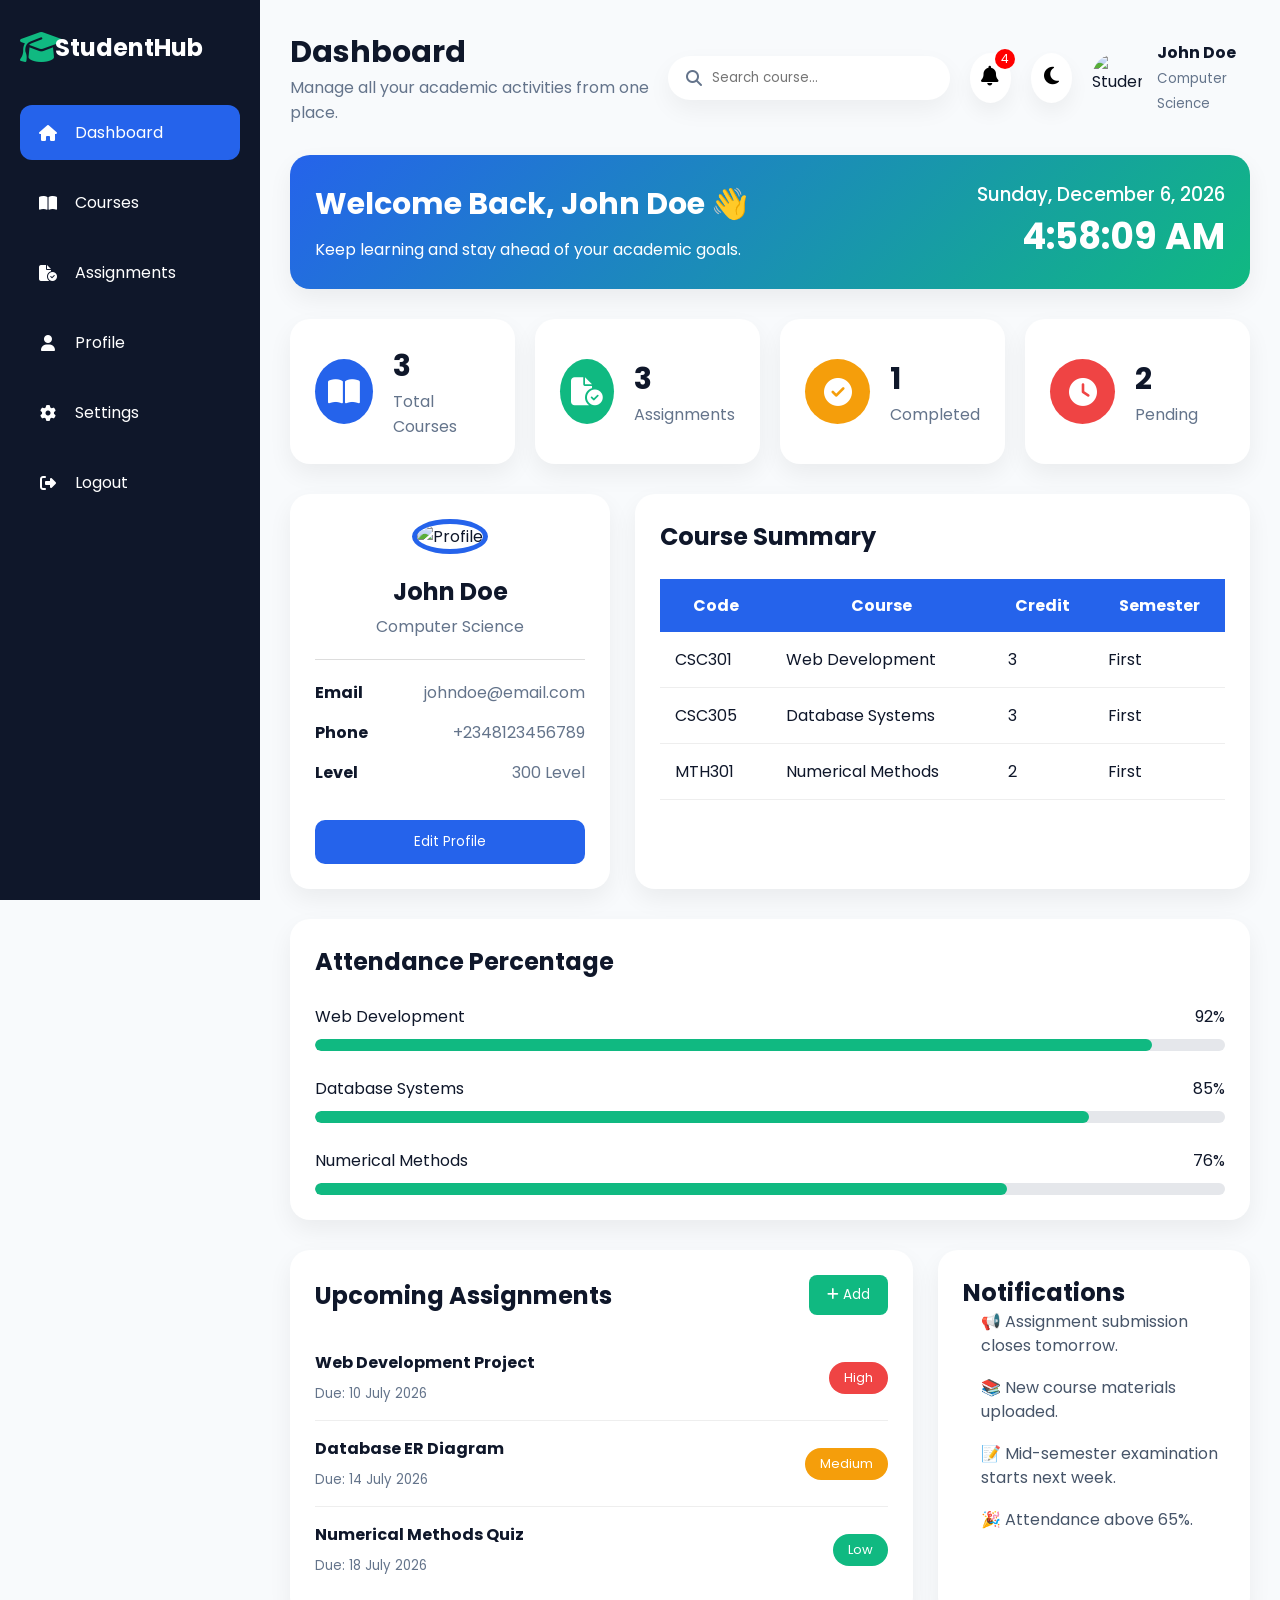
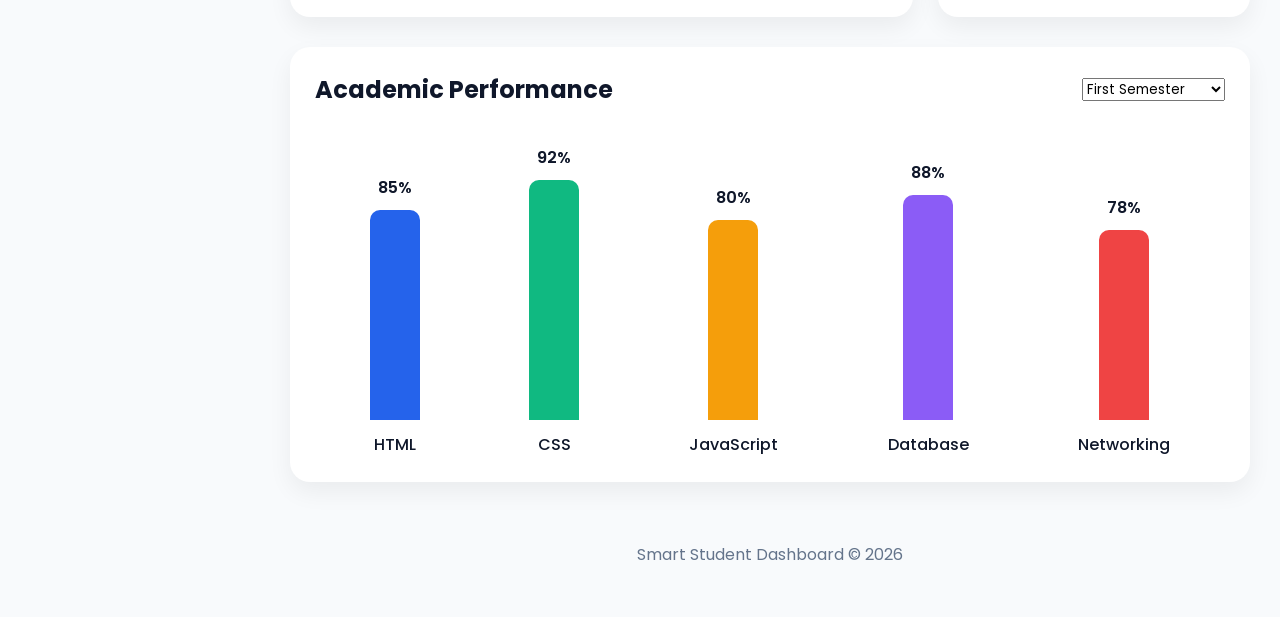
==== index.html @ 09a52e7e "fix: adjust indentation and add dark mode button to header" ====
<!DOCTYPE html>
<html lang="en">

<head>
    <meta charset="UTF-8">
    <meta name="viewport" content="width=device-width, initial-scale=1.0">
    <title>Student Dashboard</title>

    <!-- Google Font -->
    <link href="https://fonts.googleapis.com/css2?family=Poppins:wght@300;400;500;600;700&display=swap"
        rel="stylesheet">

    <!-- Font Awesome -->
    <link rel="stylesheet" href="https://cdnjs.cloudflare.com/ajax/libs/font-awesome/6.6.0/css/all.min.css">

    <!-- CSS -->
    <link rel="stylesheet" href="style.css">

</head>

<body>

    <div class="dashboard">

        <!-- ================= SIDEBAR ================= -->

        <aside class="sidebar">

            <div class="logo">
                <i class="fas fa-graduation-cap"></i>
                <h2>StudentHub</h2>
            </div>

            <ul>

                <li class="active">
                    <a href="dashboard.html">
                        <i class="fas fa-house"></i>
                        Dashboard
                    </a>
                </li>

                <li>
                    <a href="courses.html">
                        <i class="fas fa-book-open"></i>
                        Courses
                    </a>
                </li>

                <li>
                    <a href="assignments.html">
                        <i class="fas fa-file-circle-check"></i>
                        Assignments
                    </a>
                </li>

                <li>
                    <a href="profile.html">
                        <i class="fas fa-user"></i>
                        Profile
                    </a>
                </li>

                <li>
                    <a href="settings.html">
                        <i class="fas fa-gear"></i>
                        Settings
                    </a>
                </li>

                <li>
                    <a href="login.html">
                        <i class="fas fa-right-from-bracket"></i>
                        Logout
                    </a>
                </li>

            </ul>

        </aside>

        <!-- ================= MAIN CONTENT ================= -->

        <main class="main-content">

            <!-- TOP NAV -->

            <header class="topbar">

                <div class="left">

                    <h1>Dashboard</h1>

                    <p>Manage all your academic activities from one place.</p>

                </div>

                <div class="right">

                    <!-- Search -->

                    <div class="search-box">

                        <i class="fas fa-search"></i>

                        <input type="text" id="searchCourse" placeholder="Search course...">

                    </div>

                    <!-- Notification -->

                    <!-- Notification -->

                    <button class="icon-btn">

                        <i class="fas fa-bell"></i>

                        <span class="badge">5</span>

                    </button>

                    <!-- Dark Mode -->

                    <button class="icon-btn" id="darkModeBtn">

                        <i class="fas fa-moon"></i>

                    </button>

                    <!-- User -->

                    <div class="user-box">

                        <img src="https://i.pravatar.cc/100" alt="Student">

                        <div>

                            <h4 id="studentName">
                                John Doe
                            </h4>

                            <small>
                                Computer Science
                            </small>

                        </div>

                    </div>

            </header>

            <!-- ================= DASHBOARD CONTENT START ================= -->

            <section class="dashboard-container">
                <!-- ================= WELCOME CARD ================= -->

                <div class="welcome-card card">

                    <div>

                        <h2>Welcome Back, <span id="welcomeName">John Doe</span> 👋</h2>

                        <p>
                            Keep learning and stay ahead of your academic goals.
                        </p>

                    </div>

                    <div class="datetime">

                        <h3 id="currentDate">Tuesday, june 30, 2026</h3>

                        <h1 id="currentTime">12:00:00 PM</h1>

                    </div>

                </div>


                <!-- ================= STATISTICS ================= -->

                <div class="stats-grid">

                    <div class="card stat-card">

                        <i class="fas fa-book-open stat-icon blue"></i>

                        <div>

                            <h3 id="courseCount">8</h3>

                            <p>Total Courses</p>

                        </div>

                    </div>

                    <div class="card stat-card">

                        <i class="fas fa-file-circle-check stat-icon green"></i>

                        <div>

                            <h3 id="assignmentCount">12</h3>

                            <p>Assignments</p>

                        </div>

                    </div>

                    <div class="card stat-card">

                        <i class="fas fa-check-circle stat-icon orange"></i>

                        <div>

                            <h3 id="completedCount">7</h3>

                            <p>Completed</p>

                        </div>

                    </div>

                    <div class="card stat-card">

                        <i class="fas fa-clock stat-icon red"></i>

                        <div>

                            <h3 id="pendingCount">5</h3>

                            <p>Pending</p>

                        </div>

                    </div>

                </div>



                <!-- ================= MAIN GRID ================= -->

                <div class="main-grid">


                    <!-- ================= PROFILE CARD ================= -->

                    <div class="card profile-card">

                        <img id="profileImage" src="https://i.pravatar.cc/150?img=12" alt="Profile">

                        <h2 id="profileName">

                            John Doe

                        </h2>

                        <p id="department">

                            Computer Science

                        </p>

                        <hr>

                        <div class="profile-info">

                            <p>

                                <strong>Email</strong>

                                <span id="profileEmail">
                                    johndoe@email.com
                                </span>

                            </p>

                            <p>

                                <strong>Phone</strong>

                                <span id="profilePhone">
                                    +2348123456789
                                </span>

                            </p>

                            <p>

                                <strong>Level</strong>

                                <span id="profileLevel">
                                    300 Level
                                </span>

                            </p>

                        </div>

                        <button id="editProfileBtn">

                            Edit Profile

                        </button>

                    </div>



                    <!-- ================= COURSE SUMMARY ================= -->

                    <div class="card course-summary">

                        <h2>

                            Course Summary

                        </h2>

                        <br>

                        <table>

                            <thead>

                                <tr>

                                    <th>Code</th>

                                    <th>Course</th>

                                    <th>Credit</th>

                                    <th>Semester</th>

                                </tr>

                            </thead>

                            <tbody id="courseTable">

                                <tr>

                                    <td>CSC301</td>

                                    <td>Web Development</td>

                                    <td>3</td>

                                    <td>First</td>

                                </tr>

                                <tr>

                                    <td>CSC305</td>

                                    <td>Database Systems</td>

                                    <td>3</td>

                                    <td>First</td>

                                </tr>

                                <tr>

                                    <td>MTH301</td>

                                    <td>Numerical Methods</td>

                                    <td>2</td>

                                    <td>First</td>

                                </tr>

                            </tbody>

                        </table>

                    </div>

                </div>



                <!-- ================= ATTENDANCE ================= -->

                <div class="card attendance-card">

                    <h2>

                        Attendance Percentage

                    </h2>

                    <br>

                    <div class="progress-item">

                        <span>

                            Web Development

                        </span>

                        <span>

                            92%

                        </span>

                    </div>

                    <div class="progress-bar">

                        <div class="progress width92"></div>

                    </div>

                    <br>

                    <div class="progress-item">

                        <span>

                            Database Systems

                        </span>

                        <span>

                            85%

                        </span>

                    </div>

                    <div class="progress-bar">

                        <div class="progress width85"></div>

                    </div>

                    <br>

                    <div class="progress-item">

                        <span>

                            Numerical Methods

                        </span>

                        <span>

                            76%

                        </span>

                    </div>

                    <div class="progress-bar">

                        <div class="progress width76"></div>

                    </div>

                </div>
                <!-- ================= UPCOMING ASSIGNMENTS ================= -->

                <div class="bottom-grid">

                    <div class="card assignments-card">

                        <div class="card-header">
                            <h2>Upcoming Assignments</h2>
                            <button class="add-btn">
                                <i class="fas fa-plus"></i> Add
                            </button>
                        </div>

                        <div id="assignmentList">

                            <div class="assignment-item">

                                <div>

                                    <h4>Web Development Project</h4>

                                    <small>Due: 10 July 2026</small>

                                </div>

                                <span class="priority high">
                                    High
                                </span>

                            </div>

                            <div class="assignment-item">

                                <div>

                                    <h4>Database ER Diagram</h4>

                                    <small>Due: 14 July 2026</small>

                                </div>

                                <span class="priority medium">
                                    Medium
                                </span>

                            </div>

                            <div class="assignment-item">

                                <div>

                                    <h4>Numerical Methods Quiz</h4>

                                    <small>Due: 18 July 2026</small>

                                </div>

                                <span class="priority low">
                                    Low
                                </span>

                            </div>

                        </div>

                    </div>


                    <!-- ================= NOTIFICATIONS ================= -->

                    <div class="card notification-card">

                        <h2>Notifications</h2>

                        <ul id="notificationList">

                            <li>
                                📢 Assignment submission closes tomorrow.
                            </li>

                            <li>
                                📚 New course materials uploaded.
                            </li>

                            <li>
                                📝 Mid-semester examination starts next week.
                            </li>

                            <li>
                                🎉 Attendance above 65%.
                            </li>

                        </ul>

                    </div>

                </div>



                <!-- ================= PERFORMANCE CHART ================= -->

                <div class="card chart-card">

                    <div class="card-header">

                        <h2>Academic Performance</h2>

                        <select id="semesterSelect">

                            <option>First Semester</option>

                            <option>Second Semester</option>

                        </select>

                    </div>

                    <div class="chart">

                        <div class="bar">
                            <span>85%</span>
                            <div class="fill html"></div>
                            <p>HTML</p>
                        </div>

                        <div class="bar">
                            <span>92%</span>
                            <div class="fill css"></div>
                            <p>CSS</p>
                        </div>

                        <div class="bar">
                            <span>80%</span>
                            <div class="fill js"></div>
                            <p>JavaScript</p>
                        </div>

                        <div class="bar">
                            <span>88%</span>
                            <div class="fill db"></div>
                            <p>Database</p>
                        </div>

                        <div class="bar">
                            <span>78%</span>
                            <div class="fill network"></div>
                            <p>Networking</p>
                        </div>

                    </div>

                </div>



                <!-- ================= EDIT PROFILE MODAL ================= -->

                <div class="modal" id="profileModal">

                    <div class="modal-content">

                        <span class="close-modal">&times;</span>

                        <h2>Edit Profile</h2>

                        <form id="profileForm">

                            <input type="text" id="fullName" placeholder="Full Name">

                            <input type="email" id="email" placeholder="Email">

                            <input type="text" id="phone" placeholder="Phone Number">

                            <input type="text" id="departmentInput" placeholder="Department">

                            <input type="text" id="levelInput" placeholder="Level">

                            <input type="text" id="imageURL" placeholder="Profile Image URL">

                            <button type="submit">

                                Save Changes

                            </button>

                        </form>

                    </div>

                </div>



                <!-- ================= TOAST NOTIFICATION ================= -->

                <div id="toast">

                    Profile Updated Successfully

                </div>



                <!-- ================= LOADER ================= -->

                <div id="loader">

                    <div class="spinner"></div>

                </div>



                <!-- ================= FOOTER ================= -->

                <footer>

                    <p>

                        Smart Student Dashboard © 2026

                    </p>

                </footer>

            </section>

        </main>

    </div>

    <script src="node.js"></script>

</body>

</html>
---- style.css ----
/* ===========================
   GOOGLE FONT
=========================== */

* {
    margin: 0;
    padding: 0;
    box-sizing: border-box;
    font-family: 'Poppins', sans-serif;
}

body {
    background: #F8FAFC;
    color: #0F172A;
}

a {
    text-decoration: none;
    color: inherit;
}

ul {
    list-style: none;
}

/* ===========================
   DASHBOARD LAYOUT
=========================== */

.dashboard {
    display: flex;
    min-height: 100vh;
}

/* ===========================
   SIDEBAR
=========================== */

.sidebar {

    width: 260px;
    background: #0F172A;
    color: #fff;

    display: flex;
    flex-direction: column;

    position: fixed;

    left: 0;
    top: 0;

    height: 100%;

    padding: 30px 20px;

}

.logo {

    display: flex;
    align-items: center;
    gap: 10px;

    margin-bottom: 40px;

}

.logo i {

    font-size: 34px;
    color: #10B981;

}

.logo h2 {

    font-size: 24px;

}

.sidebar ul li {

    margin-bottom: 15px;

}

.sidebar ul li a {

    display: flex;
    align-items: center;

    gap: 15px;

    padding: 15px;

    border-radius: 12px;

    transition: .3s;

}

.sidebar ul li a:hover {

    background: #2563EB;

}

.sidebar ul li.active a {

    background: #2563EB;

}

.sidebar i {

    width: 25px;
    text-align: center;

}

/* ===========================
   MAIN CONTENT
=========================== */

.main-content {

    margin-left: 260px;

    width: calc(100% - 260px);

    padding: 30px;

}

/* ===========================
   TOPBAR
=========================== */

.topbar {

    display: flex;

    justify-content: space-between;

    align-items: center;

    margin-bottom: 30px;

}

.topbar h1 {

    font-size: 30px;

}

.topbar p {

    color: #64748B;

}

.right {

    display: flex;

    align-items: center;

    gap: 20px;

}

/* ===========================
   SEARCH
=========================== */

.search-box {

    display: flex;

    align-items: center;

    background: #fff;

    padding: 12px 18px;

    border-radius: 50px;

    box-shadow: 0 10px 25px rgba(0, 0, 0, .05);

}

.search-box input {

    border: none;

    outline: none;

    margin-left: 10px;

    width: 220px;

}

.search-box i {

    color: #64748B;

}

/* ===========================
   ICON BUTTON
=========================== */

.icon-btn {

    width: 50px;

    height: 50px;

    border: none;

    border-radius: 50%;

    background: #fff;

    cursor: pointer;

    position: relative;

    box-shadow: 0 10px 20px rgba(0, 0, 0, .05);

}

.icon-btn i {

    font-size: 20px;

}

.badge {

    position: absolute;

    top: -4px;

    right: -4px;

    width: 20px;

    height: 20px;

    border-radius: 50%;

    background: red;

    color: #fff;

    display: flex;

    justify-content: center;

    align-items: center;

    font-size: 12px;

}

/* ===========================
   USER
=========================== */

.user-box {

    display: flex;

    align-items: center;

    gap: 15px;

}

.user-box img {

    width: 50px;

    height: 50px;

    border-radius: 50%;

}

.user-box h4 {

    font-size: 16px;

}

.user-box small {

    color: #64748B;

}

/* ===========================
   CARDS
=========================== */

.card {

    background: #fff;

    border-radius: 20px;

    padding: 25px;

    box-shadow: 0 10px 25px rgba(0, 0, 0, .06);

    animation: fadeUp .6s ease;

}

@keyframes fadeUp {

    from {

        opacity: 0;

        transform: translateY(25px);

    }

    to {

        opacity: 1;

        transform: translateY(0);

    }

}

/* ===========================
   WELCOME CARD
=========================== */

.welcome-card {

    display: flex;

    justify-content: space-between;

    align-items: center;

    margin-bottom: 30px;

    background: linear-gradient(135deg, #2563EB, #10B981);

    color: #fff;

}

.welcome-card h2 {

    font-size: 30px;

    margin-bottom: 10px;

}

.datetime {

    text-align: right;

}

.datetime h1 {

    font-size: 36px;

}

.datetime h3 {

    font-weight: 500;

}

/* ===========================
   STATISTICS GRID
=========================== */

.stats-grid {
    display: grid;
    grid-template-columns: repeat(auto-fit, minmax(220px, 1fr));
    gap: 20px;
    margin-bottom: 30px;
}

.stat-card {
    display: flex;
    align-items: center;
    gap: 20px;
    transition: .3s;
}

.stat-card:hover {
    transform: translateY(-5px);
}

.stat-icon {
    width: 65px;
    height: 65px;
    border-radius: 50%;
    display: flex;
    justify-content: center;
    align-items: center;
    color: #fff;
    font-size: 28px;
}

.blue {
    background: #2563EB;
}

.green {
    background: #10B981;
}

.orange {
    background: #F59E0B;
}

.red {
    background: #EF4444;
}

.stat-card h3 {
    font-size: 30px;
}

.stat-card p {
    color: #64748B;
}


/* ===========================
   MAIN GRID
=========================== */

.main-grid {
    display: grid;
    grid-template-columns: 320px 1fr;
    gap: 25px;
    margin-bottom: 30px;
}


/* ===========================
   PROFILE CARD
=========================== */

.profile-card {
    text-align: center;
}

.profile-card img {
    width: 130px;
    height: 130px;
    border-radius: 50%;
    object-fit: cover;
    margin-bottom: 20px;
    border: 5px solid #2563EB;
}

.profile-card h2 {
    margin-bottom: 5px;
}

.profile-card p {
    color: #64748B;
}

.profile-card hr {
    margin: 20px 0;
    border: none;
    border-top: 1px solid #ddd;
}

.profile-info {
    text-align: left;
}

.profile-info p {
    display: flex;
    justify-content: space-between;
    margin: 15px 0;
}

.profile-info strong {
    color: #0F172A;
}

.profile-card button {
    margin-top: 20px;
    width: 100%;
    padding: 12px;
    border: none;
    border-radius: 10px;
    background: #2563EB;
    color: #fff;
    cursor: pointer;
    transition: .3s;
}

.profile-card button:hover {
    background: #1E4ED8;
}


/* ===========================
   COURSE TABLE
=========================== */

.course-summary table {
    width: 100%;
    border-collapse: collapse;
}

.course-summary th {
    background: #2563EB;
    color: #fff;
    padding: 14px;
}

.course-summary td {
    padding: 15px;
    border-bottom: 1px solid #eee;
}

.course-summary tr:hover {
    background: #F8FAFC;
}


/* ===========================
   ATTENDANCE
=========================== */

.attendance-card {
    margin-bottom: 30px;
}

.progress-item {
    display: flex;
    justify-content: space-between;
    margin-bottom: 10px;
}

.progress-bar {
    width: 100%;
    height: 12px;
    background: #E5E7EB;
    border-radius: 20px;
    overflow: hidden;
}

.progress {
    height: 100%;
    background: #10B981;
    border-radius: 20px;
}

.width92 {
    width: 92%;
}

.width85 {
    width: 85%;
}

.width76 {
    width: 76%;
}


/* ===========================
   BOTTOM GRID
=========================== */

.bottom-grid {
    display: grid;
    grid-template-columns: 2fr 1fr;
    gap: 25px;
    margin-bottom: 30px;
}


/* ===========================
   CARD HEADER
=========================== */

.card-header {
    display: flex;
    justify-content: space-between;
    align-items: center;
    margin-bottom: 20px;
}

.add-btn {
    border: none;
    background: #10B981;
    color: #fff;
    padding: 10px 18px;
    border-radius: 8px;
    cursor: pointer;
    transition: .3s;
}

.add-btn:hover {
    background: #059669;
}


/* ===========================
   ASSIGNMENTS
=========================== */

.assignment-item {
    display: flex;
    justify-content: space-between;
    align-items: center;
    padding: 15px 0;
    border-bottom: 1px solid #eee;
}

.assignment-item:last-child {
    border-bottom: none;
}

.assignment-item h4 {
    margin-bottom: 5px;
}

.assignment-item small {
    color: #64748B;
}

.priority {
    color: #fff;
    padding: 6px 15px;
    border-radius: 20px;
    font-size: 13px;
}

.high {
    background: #EF4444;
}

.medium {
    background: #F59E0B;
}

.low {
    background: #10B981;
}


/* ===========================
   NOTIFICATIONS
=========================== */

.notification-card ul {
    padding-left: 18px;
}

.notification-card li {
    margin-bottom: 18px;
    color: #475569;
    line-height: 1.5;
}
/* ===========================
   PERFORMANCE CHART
=========================== */

.chart-card{
    margin-bottom:30px;
}

.chart{
    display:flex;
    justify-content:space-around;
    align-items:flex-end;
    height:320px;
    margin-top:30px;
}

.bar{
    display:flex;
    flex-direction:column;
    align-items:center;
}

.bar span{
    font-weight:600;
    margin-bottom:10px;
}

.fill{
    width:50px;
    border-radius:10px 10px 0 0;
    transition:.4s;
}

.fill:hover{
    transform:scaleY(1.05);
}

.html{
    height:210px;
    background:#2563EB;
}

.css{
    height:240px;
    background:#10B981;
}

.js{
    height:200px;
    background:#F59E0B;
}

.db{
    height:225px;
    background:#8B5CF6;
}

.network{
    height:190px;
    background:#EF4444;
}

.bar p{
    margin-top:12px;
    font-weight:500;
}


/* ===========================
   MODAL
=========================== */

.modal{
    display:none;
    position:fixed;
    inset:0;
    background:rgba(0,0,0,.55);
    justify-content:center;
    align-items:center;
    z-index:1000;
}

.modal-content{
    background:#fff;
    width:90%;
    max-width:500px;
    padding:30px;
    border-radius:20px;
    position:relative;
    animation:popup .35s ease;
}

@keyframes popup{

    from{
        transform:scale(.8);
        opacity:0;
    }

    to{
        transform:scale(1);
        opacity:1;
    }

}

.close-modal{
    position:absolute;
    right:20px;
    top:15px;
    font-size:28px;
    cursor:pointer;
}

.modal-content form{
    display:flex;
    flex-direction:column;
    gap:15px;
    margin-top:20px;
}

.modal-content input{
    padding:14px;
    border:1px solid #ddd;
    border-radius:10px;
    outline:none;
}

.modal-content input:focus{
    border-color:#2563EB;
}

.modal-content button{
    padding:14px;
    border:none;
    background:#2563EB;
    color:#fff;
    border-radius:10px;
    cursor:pointer;
    transition:.3s;
}

.modal-content button:hover{
    background:#1D4ED8;
}


/* ===========================
   TOAST
=========================== */

#toast{
    position:fixed;
    bottom:30px;
    right:30px;
    background:#10B981;
    color:#fff;
    padding:15px 25px;
    border-radius:10px;
    opacity:0;
    pointer-events:none;
    transition:.4s;
    z-index:2000;
}

#toast.show{
    opacity:1;
}


/* ===========================
   LOADER
=========================== */

#loader{
    position:fixed;
    inset:0;
    background:#fff;
    display:flex;
    justify-content:center;
    align-items:center;
    z-index:3000;
}

.spinner{
    width:70px;
    height:70px;
    border:8px solid #E5E7EB;
    border-top:8px solid #2563EB;
    border-radius:50%;
    animation:spin 1s linear infinite;
}

@keyframes spin{

    100%{
        transform:rotate(360deg);
    }

}


/* ===========================
   FOOTER
=========================== */

footer{
    margin-top:40px;
    text-align:center;
    color:#64748B;
    padding:20px;
}


/* ===========================
   DARK MODE
=========================== */

body.dark{
    background:#0F172A;
    color:#fff;
}

body.dark .card{
    background:#1E293B;
    color:#fff;
}

body.dark .search-box{
    background:#334155;
}

body.dark .search-box input{
    background:transparent;
    color:#fff;
}

body.dark table th{
    background:#2563EB;
}

body.dark table td{
    border-color:#334155;
}

body.dark .modal-content{
    background:#1E293B;
    color:#fff;
}

body.dark .modal-content input{
    background:#334155;
    color:#fff;
    border:1px solid #475569;
}

body.dark #loader{
    background:#0F172A;
}


/* ===========================
   RESPONSIVE
=========================== */

@media(max-width:1100px){

    .main-grid{
        grid-template-columns:1fr;
    }

    .bottom-grid{
        grid-template-columns:1fr;
    }

}

@media(max-width:900px){

    .sidebar{
        width:80px;
        padding:25px 10px;
    }

    .sidebar h2,
    .sidebar a{
        font-size:0;
    }

    .sidebar i{
        font-size:22px;
    }

    .main-content{
        margin-left:80px;
        width:calc(100% - 80px);
    }

}

@media(max-width:768px){

    .topbar{
        flex-direction:column;
        align-items:flex-start;
        gap:20px;
    }

    .right{
        width:100%;
        flex-wrap:wrap;
    }

    .search-box{
        width:100%;
    }

    .search-box input{
        width:100%;
    }

    .welcome-card{
        flex-direction:column;
        gap:20px;
        text-align:center;
    }

    .stats-grid{
        grid-template-columns:1fr;
    }

    .chart{
        overflow-x:auto;
        gap:20px;
        justify-content:flex-start;
    }

}

@media(max-width:500px){

    .main-content{
        padding:15px;
    }

    .card{
        padding:18px;
    }

    .profile-card img{
        width:100px;
        height:100px;
    }

    .datetime h1{
        font-size:26px;
    }

}
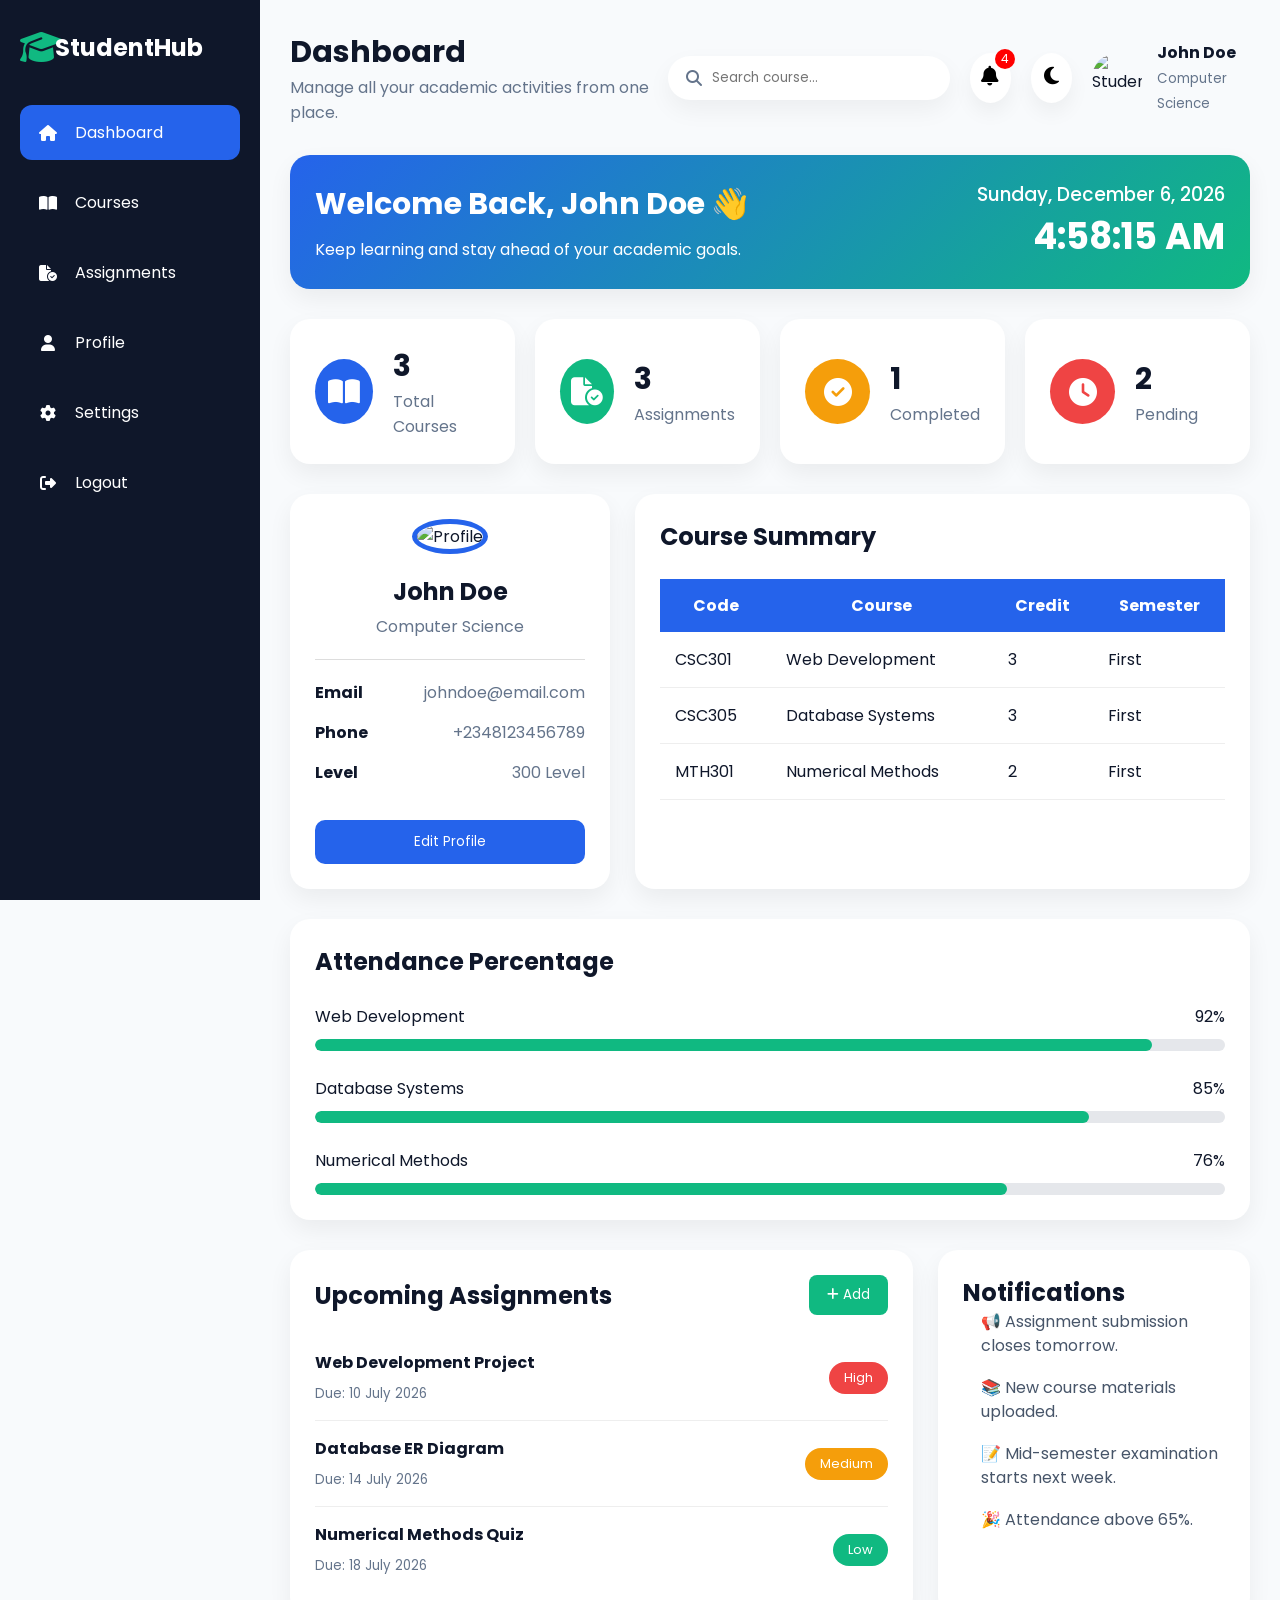
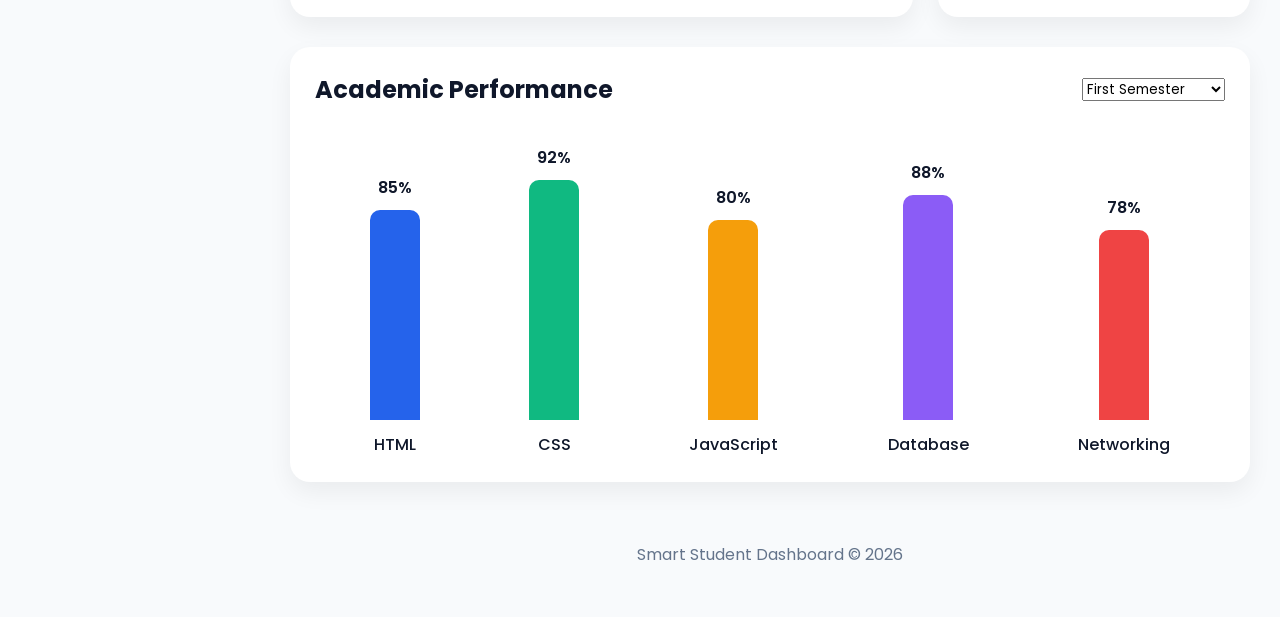
==== commit 4efe1a05: "Merge branch 'main' of https://github.com/jimoholamide016/student-dashboard" ====
--- a/index.html
+++ b/index.html
@@ -28,7 +28,7 @@
 
             <div class="logo">
                 <i class="fas fa-graduation-cap"></i>
-                <h2>StudentHub</h2>
+                <h2>StudentHub </h2>
             </div>
 
             <ul>
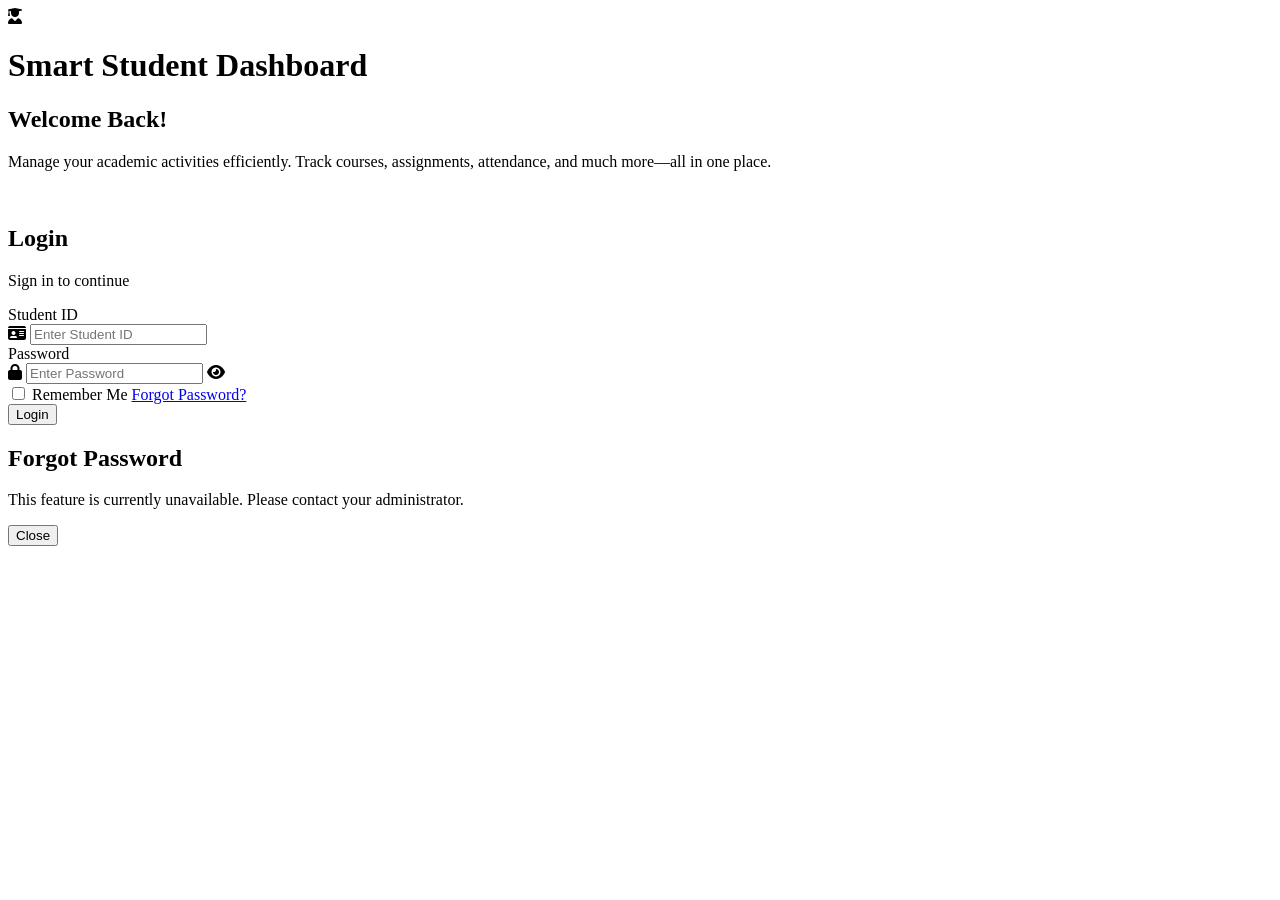
==== commit 4d0b9f78: "Add files via upload" ====
--- a/index.html
+++ b/index.html
@@ -1,710 +1,170 @@
-<!DOCTYPE html>
-<html lang="en">
-
-<head>
-    <meta charset="UTF-8">
-    <meta name="viewport" content="width=device-width, initial-scale=1.0">
-    <title>Student Dashboard</title>
-
-    <!-- Google Font -->
-    <link href="https://fonts.googleapis.com/css2?family=Poppins:wght@300;400;500;600;700&display=swap"
-        rel="stylesheet">
-
-    <!-- Font Awesome -->
-    <link rel="stylesheet" href="https://cdnjs.cloudflare.com/ajax/libs/font-awesome/6.6.0/css/all.min.css">
-
-    <!-- CSS -->
-    <link rel="stylesheet" href="style.css">
-
-</head>
-
-<body>
-
-    <div class="dashboard">
-
-        <!-- ================= SIDEBAR ================= -->
-
-        <aside class="sidebar">
-
-            <div class="logo">
-                <i class="fas fa-graduation-cap"></i>
-                <h2>StudentHub </h2>
-            </div>
-
-            <ul>
-
-                <li class="active">
-                    <a href="dashboard.html">
-                        <i class="fas fa-house"></i>
-                        Dashboard
-                    </a>
-                </li>
-
-                <li>
-                    <a href="courses.html">
-                        <i class="fas fa-book-open"></i>
-                        Courses
-                    </a>
-                </li>
-
-                <li>
-                    <a href="assignments.html">
-                        <i class="fas fa-file-circle-check"></i>
-                        Assignments
-                    </a>
-                </li>
-
-                <li>
-                    <a href="profile.html">
-                        <i class="fas fa-user"></i>
-                        Profile
-                    </a>
-                </li>
-
-                <li>
-                    <a href="settings.html">
-                        <i class="fas fa-gear"></i>
-                        Settings
-                    </a>
-                </li>
-
-                <li>
-                    <a href="login.html">
-                        <i class="fas fa-right-from-bracket"></i>
-                        Logout
-                    </a>
-                </li>
-
-            </ul>
-
-        </aside>
-
-        <!-- ================= MAIN CONTENT ================= -->
-
-        <main class="main-content">
-
-            <!-- TOP NAV -->
-
-            <header class="topbar">
-
-                <div class="left">
-
-                    <h1>Dashboard</h1>
-
-                    <p>Manage all your academic activities from one place.</p>
-
-                </div>
-
-                <div class="right">
-
-                    <!-- Search -->
-
-                    <div class="search-box">
-
-                        <i class="fas fa-search"></i>
-
-                        <input type="text" id="searchCourse" placeholder="Search course...">
-
-                    </div>
-
-                    <!-- Notification -->
-
-                    <!-- Notification -->
-
-                    <button class="icon-btn">
-
-                        <i class="fas fa-bell"></i>
-
-                        <span class="badge">5</span>
-
-                    </button>
-
-                    <!-- Dark Mode -->
-
-                    <button class="icon-btn" id="darkModeBtn">
-
-                        <i class="fas fa-moon"></i>
-
-                    </button>
-
-                    <!-- User -->
-
-                    <div class="user-box">
-
-                        <img src="https://i.pravatar.cc/100" alt="Student">
-
-                        <div>
-
-                            <h4 id="studentName">
-                                John Doe
-                            </h4>
-
-                            <small>
-                                Computer Science
-                            </small>
-
-                        </div>
-
-                    </div>
-
-            </header>
-
-            <!-- ================= DASHBOARD CONTENT START ================= -->
-
-            <section class="dashboard-container">
-                <!-- ================= WELCOME CARD ================= -->
-
-                <div class="welcome-card card">
-
-                    <div>
-
-                        <h2>Welcome Back, <span id="welcomeName">John Doe</span> 👋</h2>
-
-                        <p>
-                            Keep learning and stay ahead of your academic goals.
-                        </p>
-
-                    </div>
-
-                    <div class="datetime">
-
-                        <h3 id="currentDate">Tuesday, june 30, 2026</h3>
-
-                        <h1 id="currentTime">12:00:00 PM</h1>
-
-                    </div>
-
-                </div>
-
-
-                <!-- ================= STATISTICS ================= -->
-
-                <div class="stats-grid">
-
-                    <div class="card stat-card">
-
-                        <i class="fas fa-book-open stat-icon blue"></i>
-
-                        <div>
-
-                            <h3 id="courseCount">8</h3>
-
-                            <p>Total Courses</p>
-
-                        </div>
-
-                    </div>
-
-                    <div class="card stat-card">
-
-                        <i class="fas fa-file-circle-check stat-icon green"></i>
-
-                        <div>
-
-                            <h3 id="assignmentCount">12</h3>
-
-                            <p>Assignments</p>
-
-                        </div>
-
-                    </div>
-
-                    <div class="card stat-card">
-
-                        <i class="fas fa-check-circle stat-icon orange"></i>
-
-                        <div>
-
-                            <h3 id="completedCount">7</h3>
-
-                            <p>Completed</p>
-
-                        </div>
-
-                    </div>
-
-                    <div class="card stat-card">
-
-                        <i class="fas fa-clock stat-icon red"></i>
-
-                        <div>
-
-                            <h3 id="pendingCount">5</h3>
-
-                            <p>Pending</p>
-
-                        </div>
-
-                    </div>
-
-                </div>
-
-
-
-                <!-- ================= MAIN GRID ================= -->
-
-                <div class="main-grid">
-
-
-                    <!-- ================= PROFILE CARD ================= -->
-
-                    <div class="card profile-card">
-
-                        <img id="profileImage" src="https://i.pravatar.cc/150?img=12" alt="Profile">
-
-                        <h2 id="profileName">
-
-                            John Doe
-
-                        </h2>
-
-                        <p id="department">
-
-                            Computer Science
-
-                        </p>
-
-                        <hr>
-
-                        <div class="profile-info">
-
-                            <p>
-
-                                <strong>Email</strong>
-
-                                <span id="profileEmail">
-                                    johndoe@email.com
-                                </span>
-
-                            </p>
-
-                            <p>
-
-                                <strong>Phone</strong>
-
-                                <span id="profilePhone">
-                                    +2348123456789
-                                </span>
-
-                            </p>
-
-                            <p>
-
-                                <strong>Level</strong>
-
-                                <span id="profileLevel">
-                                    300 Level
-                                </span>
-
-                            </p>
-
-                        </div>
-
-                        <button id="editProfileBtn">
-
-                            Edit Profile
-
-                        </button>
-
-                    </div>
-
-
-
-                    <!-- ================= COURSE SUMMARY ================= -->
-
-                    <div class="card course-summary">
-
-                        <h2>
-
-                            Course Summary
-
-                        </h2>
-
-                        <br>
-
-                        <table>
-
-                            <thead>
-
-                                <tr>
-
-                                    <th>Code</th>
-
-                                    <th>Course</th>
-
-                                    <th>Credit</th>
-
-                                    <th>Semester</th>
-
-                                </tr>
-
-                            </thead>
-
-                            <tbody id="courseTable">
-
-                                <tr>
-
-                                    <td>CSC301</td>
-
-                                    <td>Web Development</td>
-
-                                    <td>3</td>
-
-                                    <td>First</td>
-
-                                </tr>
-
-                                <tr>
-
-                                    <td>CSC305</td>
-
-                                    <td>Database Systems</td>
-
-                                    <td>3</td>
-
-                                    <td>First</td>
-
-                                </tr>
-
-                                <tr>
-
-                                    <td>MTH301</td>
-
-                                    <td>Numerical Methods</td>
-
-                                    <td>2</td>
-
-                                    <td>First</td>
-
-                                </tr>
-
-                            </tbody>
-
-                        </table>
-
-                    </div>
-
-                </div>
-
-
-
-                <!-- ================= ATTENDANCE ================= -->
-
-                <div class="card attendance-card">
-
-                    <h2>
-
-                        Attendance Percentage
-
-                    </h2>
-
-                    <br>
-
-                    <div class="progress-item">
-
-                        <span>
-
-                            Web Development
-
-                        </span>
-
-                        <span>
-
-                            92%
-
-                        </span>
-
-                    </div>
-
-                    <div class="progress-bar">
-
-                        <div class="progress width92"></div>
-
-                    </div>
-
-                    <br>
-
-                    <div class="progress-item">
-
-                        <span>
-
-                            Database Systems
-
-                        </span>
-
-                        <span>
-
-                            85%
-
-                        </span>
-
-                    </div>
-
-                    <div class="progress-bar">
-
-                        <div class="progress width85"></div>
-
-                    </div>
-
-                    <br>
-
-                    <div class="progress-item">
-
-                        <span>
-
-                            Numerical Methods
-
-                        </span>
-
-                        <span>
-
-                            76%
-
-                        </span>
-
-                    </div>
-
-                    <div class="progress-bar">
-
-                        <div class="progress width76"></div>
-
-                    </div>
-
-                </div>
-                <!-- ================= UPCOMING ASSIGNMENTS ================= -->
-
-                <div class="bottom-grid">
-
-                    <div class="card assignments-card">
-
-                        <div class="card-header">
-                            <h2>Upcoming Assignments</h2>
-                            <button class="add-btn">
-                                <i class="fas fa-plus"></i> Add
-                            </button>
-                        </div>
-
-                        <div id="assignmentList">
-
-                            <div class="assignment-item">
-
-                                <div>
-
-                                    <h4>Web Development Project</h4>
-
-                                    <small>Due: 10 July 2026</small>
-
-                                </div>
-
-                                <span class="priority high">
-                                    High
-                                </span>
-
-                            </div>
-
-                            <div class="assignment-item">
-
-                                <div>
-
-                                    <h4>Database ER Diagram</h4>
-
-                                    <small>Due: 14 July 2026</small>
-
-                                </div>
-
-                                <span class="priority medium">
-                                    Medium
-                                </span>
-
-                            </div>
-
-                            <div class="assignment-item">
-
-                                <div>
-
-                                    <h4>Numerical Methods Quiz</h4>
-
-                                    <small>Due: 18 July 2026</small>
-
-                                </div>
-
-                                <span class="priority low">
-                                    Low
-                                </span>
-
-                            </div>
-
-                        </div>
-
-                    </div>
-
-
-                    <!-- ================= NOTIFICATIONS ================= -->
-
-                    <div class="card notification-card">
-
-                        <h2>Notifications</h2>
-
-                        <ul id="notificationList">
-
-                            <li>
-                                📢 Assignment submission closes tomorrow.
-                            </li>
-
-                            <li>
-                                📚 New course materials uploaded.
-                            </li>
-
-                            <li>
-                                📝 Mid-semester examination starts next week.
-                            </li>
-
-                            <li>
-                                🎉 Attendance above 65%.
-                            </li>
-
-                        </ul>
-
-                    </div>
-
-                </div>
-
-
-
-                <!-- ================= PERFORMANCE CHART ================= -->
-
-                <div class="card chart-card">
-
-                    <div class="card-header">
-
-                        <h2>Academic Performance</h2>
-
-                        <select id="semesterSelect">
-
-                            <option>First Semester</option>
-
-                            <option>Second Semester</option>
-
-                        </select>
-
-                    </div>
-
-                    <div class="chart">
-
-                        <div class="bar">
-                            <span>85%</span>
-                            <div class="fill html"></div>
-                            <p>HTML</p>
-                        </div>
-
-                        <div class="bar">
-                            <span>92%</span>
-                            <div class="fill css"></div>
-                            <p>CSS</p>
-                        </div>
-
-                        <div class="bar">
-                            <span>80%</span>
-                            <div class="fill js"></div>
-                            <p>JavaScript</p>
-                        </div>
-
-                        <div class="bar">
-                            <span>88%</span>
-                            <div class="fill db"></div>
-                            <p>Database</p>
-                        </div>
-
-                        <div class="bar">
-                            <span>78%</span>
-                            <div class="fill network"></div>
-                            <p>Networking</p>
-                        </div>
-
-                    </div>
-
-                </div>
-
-
-
-                <!-- ================= EDIT PROFILE MODAL ================= -->
-
-                <div class="modal" id="profileModal">
-
-                    <div class="modal-content">
-
-                        <span class="close-modal">&times;</span>
-
-                        <h2>Edit Profile</h2>
-
-                        <form id="profileForm">
-
-                            <input type="text" id="fullName" placeholder="Full Name">
-
-                            <input type="email" id="email" placeholder="Email">
-
-                            <input type="text" id="phone" placeholder="Phone Number">
-
-                            <input type="text" id="departmentInput" placeholder="Department">
-
-                            <input type="text" id="levelInput" placeholder="Level">
-
-                            <input type="text" id="imageURL" placeholder="Profile Image URL">
-
-                            <button type="submit">
-
-                                Save Changes
-
-                            </button>
-
-                        </form>
-
-                    </div>
-
-                </div>
-
-
-
-                <!-- ================= TOAST NOTIFICATION ================= -->
-
-                <div id="toast">
-
-                    Profile Updated Successfully
-
-                </div>
-
-
-
-                <!-- ================= LOADER ================= -->
-
-                <div id="loader">
-
-                    <div class="spinner"></div>
-
-                </div>
-
-
-
-                <!-- ================= FOOTER ================= -->
-
-                <footer>
-
-                    <p>
-
-                        Smart Student Dashboard © 2026
-
-                    </p>
-
-                </footer>
-
-            </section>
-
-        </main>
-
-    </div>
-
-    <script src="node.js"></script>
-
-</body>
-
+<!DOCTYPE html>
+<html lang="en">
+<head>
+    <meta charset="UTF-8">
+    <meta name="viewport" content="width=device-width, initial-scale=1.0">
+    <title>Smart Student Dashboard | Login</title>
+
+    <!-- Google Font -->
+    <link href="https://fonts.googleapis.com/css2?family=Poppins:wght@300;400;500;600;700&display=swap" rel="stylesheet">
+
+    <!-- Font Awesome -->
+    <link rel="stylesheet"
+        href="https://cdnjs.cloudflare.com/ajax/libs/font-awesome/6.6.0/css/all.min.css">
+
+    <!-- CSS -->
+    <link rel="stylesheet" href="css/login.css">
+</head>
+
+<body>
+
+    <!-- Background Shapes -->
+    <div class="circle circle1"></div>
+    <div class="circle circle2"></div>
+    <div class="circle circle3"></div>
+
+    <div class="container">
+
+        <!-- Left Side -->
+        <div class="left-panel">
+
+            <div class="logo">
+                <i class="fas fa-user-graduate"></i>
+                <h1>Smart Student Dashboard</h1>
+            </div>
+
+            <h2>Welcome Back!</h2>
+
+            <p>
+                Manage your academic activities efficiently.
+                Track courses, assignments, attendance,
+                and much more—all in one place.
+            </p>
+
+            <img src="images/student.svg" alt="" class="illustration">
+        </div>
+
+        <!-- Login Card -->
+        <div class="login-card">
+
+            <h2>Login</h2>
+
+            <p class="subtitle">
+                Sign in to continue
+            </p>
+
+            <form id="loginForm">
+
+                <!-- Student ID -->
+                <div class="input-group">
+
+                    <label>Student ID</label>
+
+                    <div class="input-box">
+
+                        <i class="fas fa-id-card"></i>
+
+                        <input
+                            type="text"
+                            id="studentID"
+                            placeholder="Enter Student ID">
+
+                    </div>
+
+                    <small id="idError"></small>
+
+                </div>
+
+                <!-- Password -->
+                <div class="input-group">
+
+                    <label>Password</label>
+
+                    <div class="input-box">
+
+                        <i class="fas fa-lock"></i>
+
+                        <input
+                            type="password"
+                            id="password"
+                            placeholder="Enter Password">
+
+                        <i
+                            class="fas fa-eye togglePassword"
+                            id="togglePassword">
+                        </i>
+
+                    </div>
+
+                    <small id="passwordError"></small>
+
+                </div>
+
+                <!-- Remember -->
+                <div class="options">
+
+                    <label>
+
+                        <input
+                            type="checkbox"
+                            id="remember">
+
+                        Remember Me
+
+                    </label>
+
+                    <a href="#" id="forgotPassword">
+                        Forgot Password?
+                    </a>
+
+                </div>
+
+                <button
+                    type="submit"
+                    id="loginBtn">
+
+                    <span id="btnText">
+                        Login
+                    </span>
+
+                    <span
+                        class="spinner"
+                        id="spinner">
+                    </span>
+
+                </button>
+
+            </form>
+
+        </div>
+
+    </div>
+
+    <!-- Forgot Password Modal -->
+    <div class="modal" id="modal">
+
+        <div class="modal-content">
+
+            <h2>Forgot Password</h2>
+
+            <p>
+                This feature is currently unavailable.
+                Please contact your administrator.
+            </p>
+
+            <button id="closeModal">
+                Close
+            </button>
+
+        </div>
+
+    </div>
+
+    <!-- Toast -->
+    <div id="toast"></div>
+
+    <script src="js/toast.js"></script>
+    <script src="js/login.js"></script>
+
+</body>
 </html>
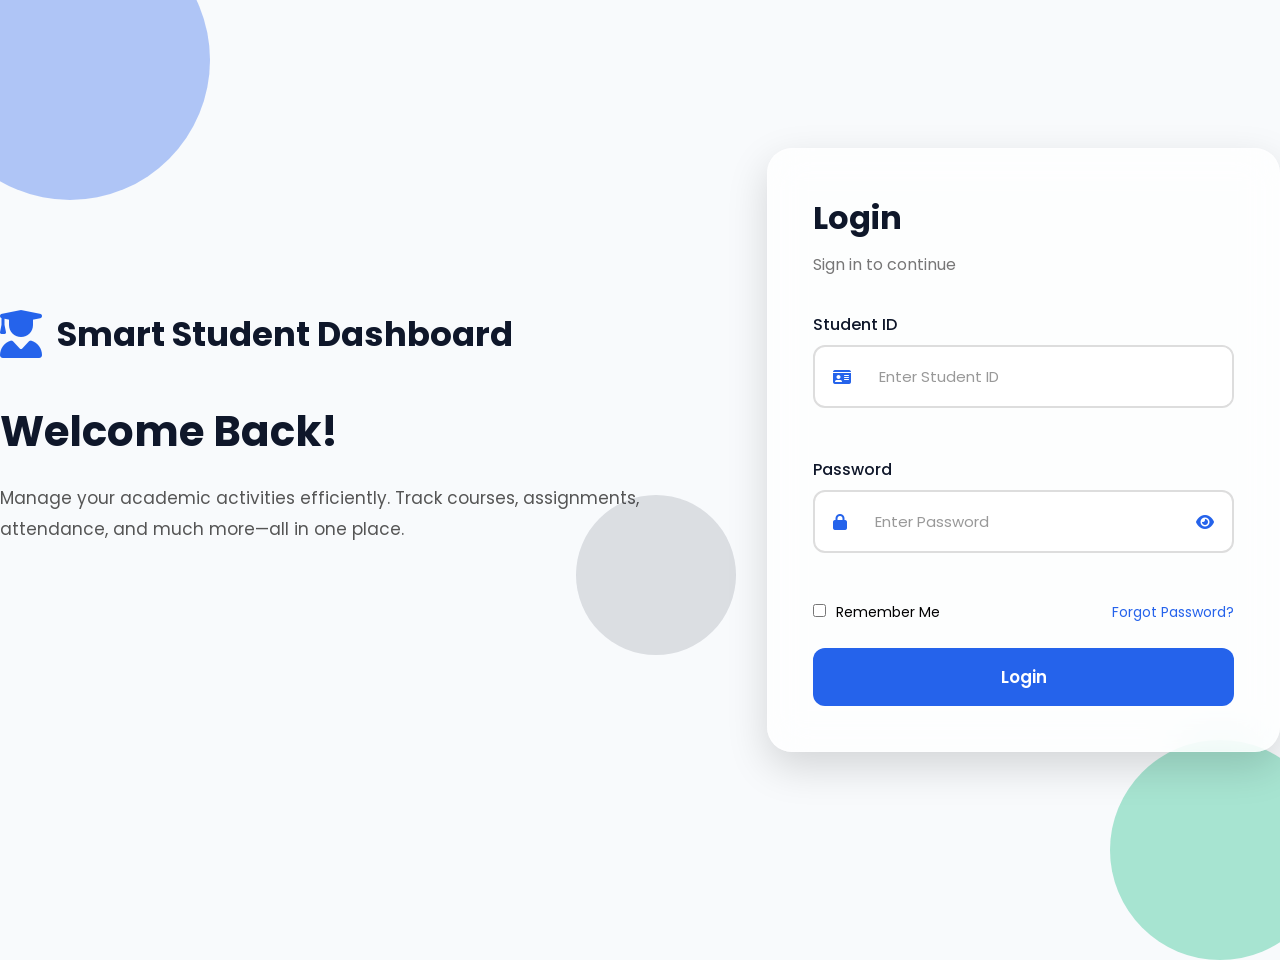
==== commit 4042ac74: "fix: correct file paths for CSS and JavaScript in index.html" ====
--- a/index.html
+++ b/index.html
@@ -1,170 +1,170 @@
-<!DOCTYPE html>
-<html lang="en">
-<head>
-    <meta charset="UTF-8">
-    <meta name="viewport" content="width=device-width, initial-scale=1.0">
-    <title>Smart Student Dashboard | Login</title>
-
-    <!-- Google Font -->
-    <link href="https://fonts.googleapis.com/css2?family=Poppins:wght@300;400;500;600;700&display=swap" rel="stylesheet">
-
-    <!-- Font Awesome -->
-    <link rel="stylesheet"
-        href="https://cdnjs.cloudflare.com/ajax/libs/font-awesome/6.6.0/css/all.min.css">
-
-    <!-- CSS -->
-    <link rel="stylesheet" href="css/login.css">
-</head>
-
-<body>
-
-    <!-- Background Shapes -->
-    <div class="circle circle1"></div>
-    <div class="circle circle2"></div>
-    <div class="circle circle3"></div>
-
-    <div class="container">
-
-        <!-- Left Side -->
-        <div class="left-panel">
-
-            <div class="logo">
-                <i class="fas fa-user-graduate"></i>
-                <h1>Smart Student Dashboard</h1>
-            </div>
-
-            <h2>Welcome Back!</h2>
-
-            <p>
-                Manage your academic activities efficiently.
-                Track courses, assignments, attendance,
-                and much more—all in one place.
-            </p>
-
-            <img src="images/student.svg" alt="" class="illustration">
-        </div>
-
-        <!-- Login Card -->
-        <div class="login-card">
-
-            <h2>Login</h2>
-
-            <p class="subtitle">
-                Sign in to continue
-            </p>
-
-            <form id="loginForm">
-
-                <!-- Student ID -->
-                <div class="input-group">
-
-                    <label>Student ID</label>
-
-                    <div class="input-box">
-
-                        <i class="fas fa-id-card"></i>
-
-                        <input
-                            type="text"
-                            id="studentID"
-                            placeholder="Enter Student ID">
-
-                    </div>
-
-                    <small id="idError"></small>
-
-                </div>
-
-                <!-- Password -->
-                <div class="input-group">
-
-                    <label>Password</label>
-
-                    <div class="input-box">
-
-                        <i class="fas fa-lock"></i>
-
-                        <input
-                            type="password"
-                            id="password"
-                            placeholder="Enter Password">
-
-                        <i
-                            class="fas fa-eye togglePassword"
-                            id="togglePassword">
-                        </i>
-
-                    </div>
-
-                    <small id="passwordError"></small>
-
-                </div>
-
-                <!-- Remember -->
-                <div class="options">
-
-                    <label>
-
-                        <input
-                            type="checkbox"
-                            id="remember">
-
-                        Remember Me
-
-                    </label>
-
-                    <a href="#" id="forgotPassword">
-                        Forgot Password?
-                    </a>
-
-                </div>
-
-                <button
-                    type="submit"
-                    id="loginBtn">
-
-                    <span id="btnText">
-                        Login
-                    </span>
-
-                    <span
-                        class="spinner"
-                        id="spinner">
-                    </span>
-
-                </button>
-
-            </form>
-
-        </div>
-
-    </div>
-
-    <!-- Forgot Password Modal -->
-    <div class="modal" id="modal">
-
-        <div class="modal-content">
-
-            <h2>Forgot Password</h2>
-
-            <p>
-                This feature is currently unavailable.
-                Please contact your administrator.
-            </p>
-
-            <button id="closeModal">
-                Close
-            </button>
-
-        </div>
-
-    </div>
-
-    <!-- Toast -->
-    <div id="toast"></div>
-
-    <script src="js/toast.js"></script>
-    <script src="js/login.js"></script>
-
-</body>
+<!DOCTYPE html>
+<html lang="en">
+<head>
+    <meta charset="UTF-8">
+    <meta name="viewport" content="width=device-width, initial-scale=1.0">
+    <title>Smart Student Dashboard | Login</title>
+
+    <!-- Google Font -->
+    <link href="https://fonts.googleapis.com/css2?family=Poppins:wght@300;400;500;600;700&display=swap" rel="stylesheet">
+
+    <!-- Font Awesome -->
+    <link rel="stylesheet"
+        href="https://cdnjs.cloudflare.com/ajax/libs/font-awesome/6.6.0/css/all.min.css">
+
+    <!-- CSS -->
+    <link rel="stylesheet" href="login.css">
+</head>
+
+<body>
+
+    <!-- Background Shapes -->
+    <div class="circle circle1"></div>
+    <div class="circle circle2"></div>
+    <div class="circle circle3"></div>
+
+        <!-- ================= SIDEBAR ================= -->
+
+        <!-- Left Side -->
+        <div class="left-panel">
+
+            <div class="logo">
+                <i class="fas fa-user-graduate"></i>
+                <h1>Smart Student Dashboard</h1>
+            </div>
+
+            <h2>Welcome Back!</h2>
+
+            <p>
+                Manage your academic activities efficiently.
+                Track courses, assignments, attendance,
+                and much more—all in one place.
+            </p>
+
+            <img src="images/student.svg" alt="" class="illustration">
+        </div>
+
+        <!-- Login Card -->
+        <div class="login-card">
+
+            <h2>Login</h2>
+
+            <p class="subtitle">
+                Sign in to continue
+            </p>
+
+            <form id="loginForm">
+
+                <!-- Student ID -->
+                <div class="input-group">
+
+                    <label>Student ID</label>
+
+                    <div class="input-box">
+
+                        <i class="fas fa-id-card"></i>
+
+                        <input
+                            type="text"
+                            id="studentID"
+                            placeholder="Enter Student ID">
+
+                    </div>
+
+                    <small id="idError"></small>
+
+                </div>
+
+                <!-- Password -->
+                <div class="input-group">
+
+                    <label>Password</label>
+
+                    <div class="input-box">
+
+                        <i class="fas fa-lock"></i>
+
+                        <input
+                            type="password"
+                            id="password"
+                            placeholder="Enter Password">
+
+                        <i
+                            class="fas fa-eye togglePassword"
+                            id="togglePassword">
+                        </i>
+
+                    </div>
+
+                    <small id="passwordError"></small>
+
+                </div>
+
+                <!-- Remember -->
+                <div class="options">
+
+                    <label>
+
+                        <input
+                            type="checkbox"
+                            id="remember">
+
+                        Remember Me
+
+                    </label>
+
+                    <a href="#" id="forgotPassword">
+                        Forgot Password?
+                    </a>
+
+                </div>
+
+                <button
+                    type="submit"
+                    id="loginBtn">
+
+                    <span id="btnText">
+                        Login
+                    </span>
+
+                    <span
+                        class="spinner"
+                        id="spinner">
+                    </span>
+
+                </button>
+
+            </form>
+
+        </div>
+
+    </div>
+
+    <!-- Forgot Password Modal -->
+    <div class="modal" id="modal">
+
+        <div class="modal-content">
+
+            <h2>Forgot Password</h2>
+
+            <p>
+                This feature is currently unavailable.
+                Please contact your administrator.
+            </p>
+
+            <button id="closeModal">
+                Close
+            </button>
+
+        </div>
+
+    </div>
+
+    <!-- Toast -->
+    <div id="toast"></div>
+
+    <script src="toast.js"></script>
+    <script src="login.js"></script>
+
+</body>
 </html>
--- a/login.css
+++ b/login.css
@@ -0,0 +1,671 @@
+
+
+@import url('https://fonts.googleapis.com/css2?family=Poppins:wght@300;400;500;600;700&display=swap');
+
+/* ===============
+   RESET
+==========*/
+
+*{
+    margin:0;
+    padding:0;
+    box-sizing:border-box;
+    font-family:'Poppins',sans-serif;
+}
+
+html{
+    scroll-behavior:smooth;
+}
+
+body{
+    background:#F8FAFC;
+    min-height:100vh;
+    display:flex;
+    justify-content:center;
+    align-items:center;
+    overflow:hidden;
+    position:relative;
+}
+
+/* ==========================================
+   ANIMATED BACKGROUND
+========================================== */
+
+.circle{
+    position:absolute;
+    border-radius:50%;
+    animation:float 8s infinite ease-in-out;
+    opacity:.35;
+}
+
+.circle1{
+    width:280px;
+    height:280px;
+    background:#2563EB;
+    top:-80px;
+    left:-70px;
+}
+
+.circle2{
+    width:220px;
+    height:220px;
+    background:#10B981;
+    bottom:-60px;
+    right:-50px;
+}
+
+.circle3{
+    width:160px;
+    height:160px;
+    background:#0F172A;
+    top:55%;
+    left:45%;
+    opacity:.12;
+}
+
+@keyframes float{
+
+    0%{
+        transform:translateY(0px);
+    }
+
+    50%{
+        transform:translateY(-25px);
+    }
+
+    100%{
+        transform:translateY(0px);
+    }
+
+}
+
+/* ==========================================
+   CONTAINER
+========================================== */
+
+.container{
+
+    width:1200px;
+    max-width:95%;
+
+    display:grid;
+    grid-template-columns:1fr 450px;
+
+    align-items:center;
+    gap:60px;
+
+}
+
+/* ==========================================
+   LEFT PANEL
+========================================== */
+
+.left-panel{
+    color:#0F172A;
+    animation:fadeLeft 1s ease;
+}
+
+.logo{
+    display:flex;
+    align-items:center;
+    gap:15px;
+    margin-bottom:40px;
+}
+
+.logo i{
+    font-size:48px;
+    color:#2563EB;
+}
+
+.logo h1{
+    font-size:34px;
+    font-weight:700;
+}
+
+.left-panel h2{
+
+    font-size:42px;
+    margin-bottom:20px;
+    color:#0F172A;
+
+}
+
+.left-panel p{
+
+    width:90%;
+    line-height:1.8;
+    color:#555;
+    font-size:17px;
+
+}
+
+.illustration{
+
+    width:90%;
+    margin-top:40px;
+    animation:float 5s infinite;
+
+}
+
+/* ==========================================
+   LOGIN CARD
+========================================== */
+
+.login-card{
+
+    background:rgba(255,255,255,.75);
+
+    backdrop-filter:blur(20px);
+
+    border:1px solid rgba(255,255,255,.3);
+
+    border-radius:25px;
+
+    padding:45px;
+
+    box-shadow:
+
+    0 15px 40px rgba(0,0,0,.15);
+
+    animation:fadeRight 1s ease;
+
+}
+
+.login-card h2{
+
+    font-size:32px;
+
+    color:#0F172A;
+
+    margin-bottom:10px;
+
+}
+
+.subtitle{
+
+    color:#777;
+
+    margin-bottom:35px;
+
+}
+
+/* ==========================================
+   INPUT GROUP
+========================================== */
+
+.input-group{
+
+    margin-bottom:25px;
+
+}
+
+.input-group label{
+
+    display:block;
+
+    margin-bottom:8px;
+
+    font-weight:500;
+
+    color:#0F172A;
+
+}
+
+.input-box{
+
+    display:flex;
+
+    align-items:center;
+
+    background:white;
+
+    border:2px solid #ddd;
+
+    border-radius:12px;
+
+    overflow:hidden;
+
+    transition:.3s;
+
+}
+
+.input-box:hover{
+
+    border-color:#2563EB;
+
+}
+
+.input-box:focus-within{
+
+    border-color:#2563EB;
+
+    box-shadow:0 0 15px rgba(37,99,235,.2);
+
+}
+
+.input-box i{
+
+    padding:18px;
+
+    color:#2563EB;
+
+}
+
+.input-box input{
+
+    flex:1;
+
+    border:none;
+
+    outline:none;
+
+    padding:18px 10px;
+
+    font-size:15px;
+
+}
+
+.togglePassword{
+
+    cursor:pointer;
+
+    transition:.3s;
+
+}
+
+.togglePassword:hover{
+
+    color:#10B981;
+
+}
+
+small{
+
+    color:#EF4444;
+
+    display:block;
+
+    margin-top:6px;
+
+    font-size:13px;
+
+    min-height:18px;
+
+}
+
+/* ==========================================
+   OPTIONS
+========================================== */
+
+.options{
+
+    display:flex;
+
+    justify-content:space-between;
+
+    align-items:center;
+
+    margin-bottom:25px;
+
+    font-size:14px;
+
+}
+
+.options a{
+
+    color:#2563EB;
+
+    text-decoration:none;
+
+}
+
+.options a:hover{
+
+    text-decoration:underline;
+
+}
+
+/* ==========================================
+   LOGIN BUTTON
+========================================== */
+
+button{
+
+    width:100%;
+
+    padding:16px;
+
+    border:none;
+
+    background:#2563EB;
+
+    color:white;
+
+    font-size:17px;
+
+    font-weight:600;
+
+    border-radius:12px;
+
+    cursor:pointer;
+
+    transition:.3s;
+
+    position:relative;
+
+}
+
+button:hover{
+
+    background:#1D4ED8;
+
+    transform:translateY(-2px);
+
+    box-shadow:0 12px 25px rgba(37,99,235,.35);
+
+}
+
+button:active{
+
+    transform:scale(.98);
+
+}
+
+/* ==========================================
+   LOADING SPINNER
+========================================== */
+
+.spinner{
+    width:20px;
+    height:20px;
+    border:3px solid rgba(255,255,255,.4);
+    border-top:3px solid #fff;
+    border-radius:50%;
+    display:none;
+    animation:spin .8s linear infinite;
+    margin:auto;
+}
+
+@keyframes spin{
+    100%{
+        transform:rotate(360deg);
+    }
+}
+
+/* ==========================================
+   TOAST
+========================================== */
+
+#toast{
+    position:fixed;
+    top:30px;
+    right:30px;
+    background:#10B981;
+    color:#fff;
+    padding:16px 22px;
+    border-radius:12px;
+    box-shadow:0 10px 25px rgba(0,0,0,.2);
+    font-size:15px;
+    font-weight:500;
+    transform:translateX(400px);
+    opacity:0;
+    transition:.4s ease;
+    z-index:9999;
+}
+
+#toast.show{
+    transform:translateX(0);
+    opacity:1;
+}
+
+#toast.error{
+    background:#EF4444;
+}
+
+#toast.success{
+    background:#10B981;
+}
+
+/* ==========================================
+   MODAL
+========================================== */
+
+.modal{
+    position:fixed;
+    inset:0;
+    background:rgba(15,23,42,.65);
+    display:none;
+    justify-content:center;
+    align-items:center;
+    z-index:999;
+}
+
+.modal.active{
+    display:flex;
+}
+
+.modal-content{
+    width:90%;
+    max-width:420px;
+    background:#fff;
+    padding:35px;
+    border-radius:18px;
+    text-align:center;
+    animation:popup .35s ease;
+    box-shadow:0 20px 45px rgba(0,0,0,.25);
+}
+
+.modal-content h2{
+    color:#0F172A;
+    margin-bottom:15px;
+}
+
+.modal-content p{
+    color:#666;
+    line-height:1.7;
+    margin-bottom:25px;
+}
+
+.modal-content button{
+    width:100%;
+    background:#2563EB;
+}
+
+.modal-content button:hover{
+    background:#1D4ED8;
+}
+
+@keyframes popup{
+    from{
+        transform:scale(.8);
+        opacity:0;
+    }
+
+    to{
+        transform:scale(1);
+        opacity:1;
+    }
+}
+
+/* ==========================================
+   PAGE ANIMATIONS
+========================================== */
+
+@keyframes fadeLeft{
+    from{
+        opacity:0;
+        transform:translateX(-50px);
+    }
+
+    to{
+        opacity:1;
+        transform:translateX(0);
+    }
+}
+
+@keyframes fadeRight{
+    from{
+        opacity:0;
+        transform:translateX(50px);
+    }
+
+    to{
+        opacity:1;
+        transform:translateX(0);
+    }
+}
+
+/* ==========================================
+   INPUT PLACEHOLDER
+========================================== */
+
+input::placeholder{
+    color:#999;
+}
+
+/* ==========================================
+   CHECKBOX
+========================================== */
+
+.options input[type="checkbox"]{
+    accent-color:#2563EB;
+    margin-right:6px;
+}
+
+/* ==========================================
+   SCROLLBAR
+========================================== */
+
+::-webkit-scrollbar{
+    width:8px;
+}
+
+::-webkit-scrollbar-thumb{
+    background:#2563EB;
+    border-radius:10px;
+}
+
+::-webkit-scrollbar-track{
+    background:#F1F5F9;
+}
+
+/* ==========================================
+   TABLET
+========================================== */
+
+@media(max-width:992px){
+
+    body{
+        overflow-y:auto;
+        padding:30px 0;
+    }
+
+    .container{
+        grid-template-columns:1fr;
+        gap:40px;
+    }
+
+    .left-panel{
+        text-align:center;
+    }
+
+    .left-panel p{
+        width:100%;
+    }
+
+    .illustration{
+        width:70%;
+        margin:auto;
+        margin-top:30px;
+    }
+
+    .logo{
+        justify-content:center;
+    }
+
+    .login-card{
+        width:100%;
+        max-width:500px;
+        margin:auto;
+    }
+
+}
+
+/* ==========================================
+   MOBILE
+========================================== */
+
+@media(max-width:768px){
+
+    body{
+        padding:20px;
+    }
+
+    .left-panel{
+        display:none;
+    }
+
+    .container{
+        display:block;
+    }
+
+    .login-card{
+        padding:30px 25px;
+    }
+
+    .login-card h2{
+        font-size:28px;
+    }
+
+    .subtitle{
+        font-size:14px;
+    }
+
+    .options{
+        flex-direction:column;
+        gap:15px;
+        align-items:flex-start;
+    }
+
+    button{
+        font-size:16px;
+    }
+
+    #toast{
+        left:20px;
+        right:20px;
+        top:20px;
+        width:auto;
+        transform:translateY(-100px);
+    }
+
+    #toast.show{
+        transform:translateY(0);
+    }
+
+}
+
+/* ==========================================
+   SMALL MOBILE
+========================================== */
+
+@media(max-width:480px){
+
+    .login-card{
+        border-radius:18px;
+        padding:25px 18px;
+    }
+
+    .input-box input{
+        font-size:14px;
+    }
+
+    .input-box i{
+        padding:15px;
+    }
+
+    .modal-content{
+        padding:25px;
+    }
+
+}
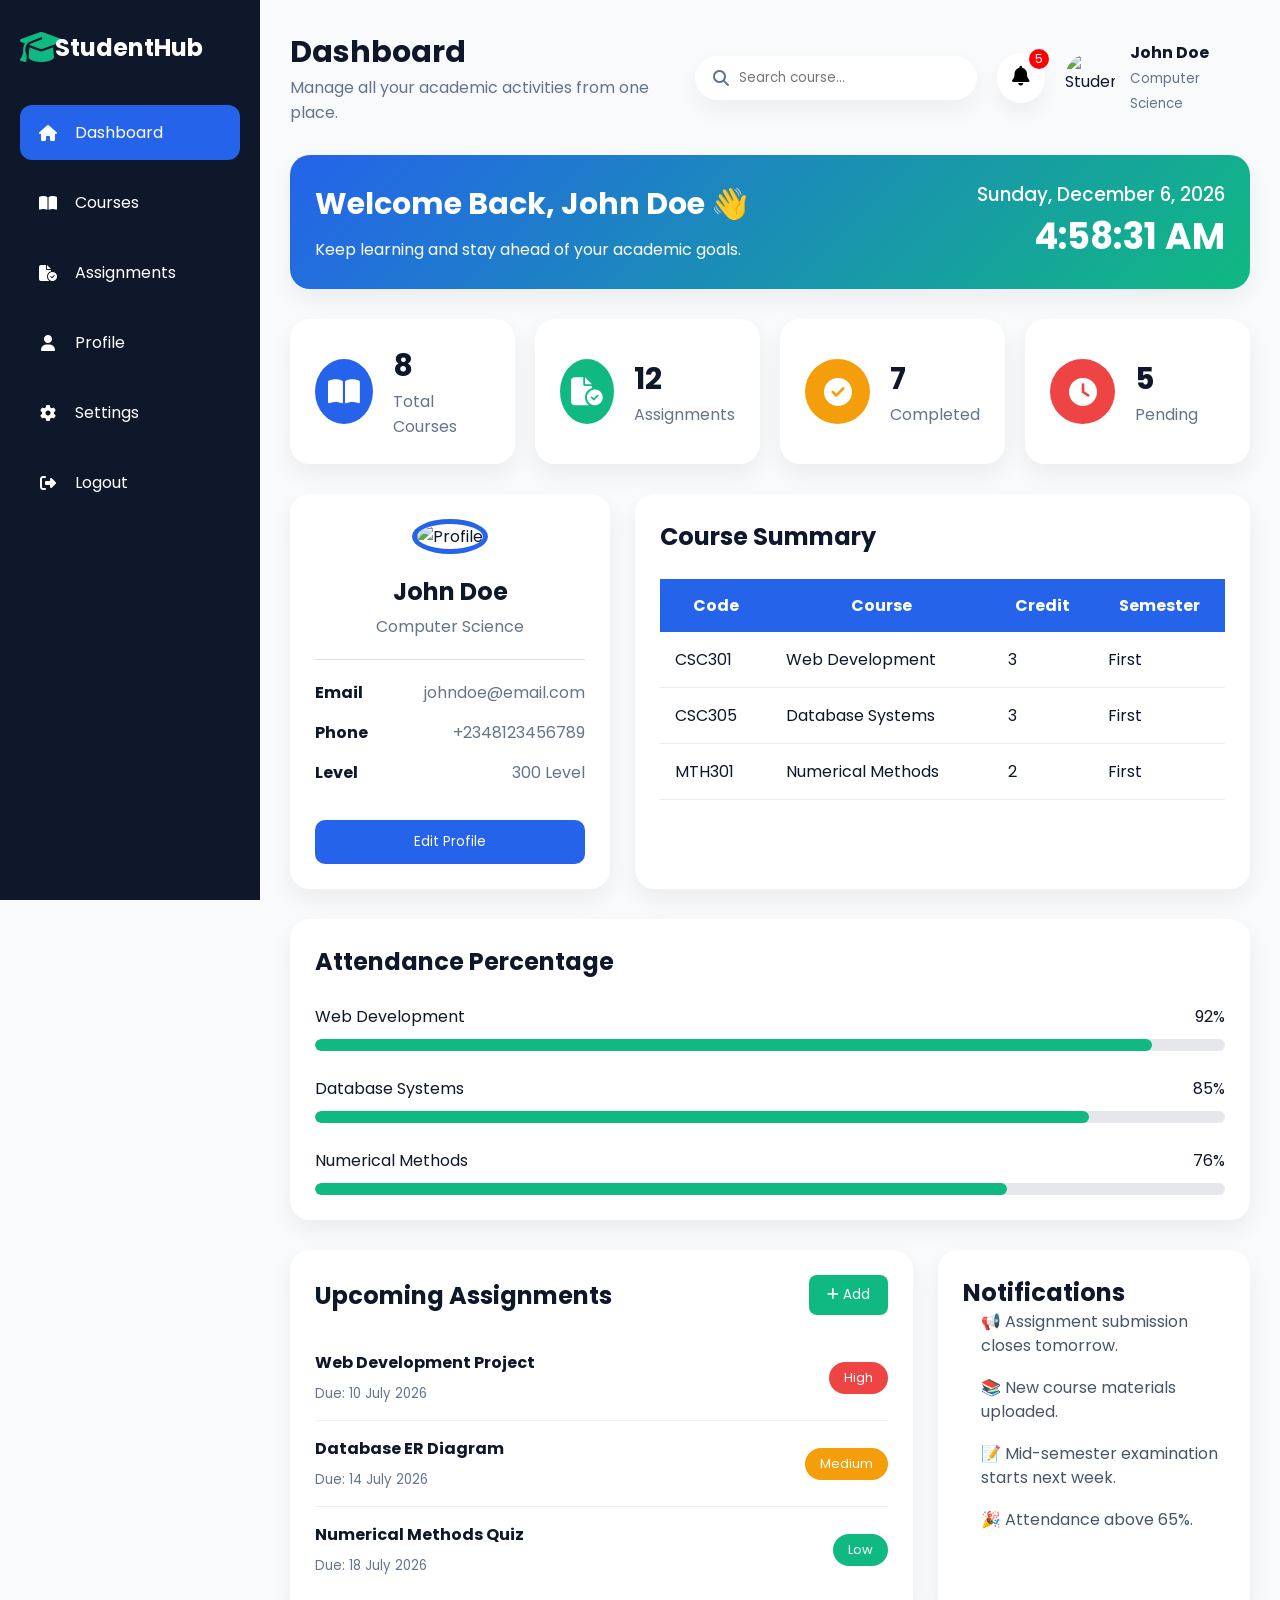
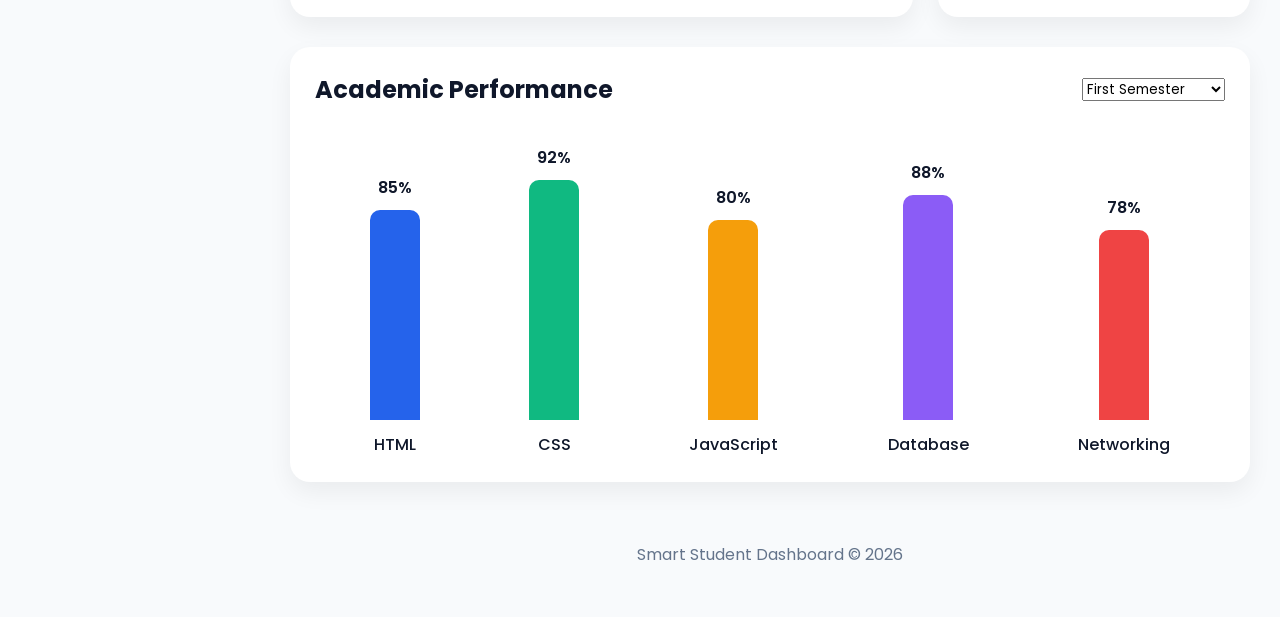
==== commit 24192969: "Add initial HTML, CSS, and JavaScript files for assignment management dashboard" ====
--- a/index.html
+++ b/index.html
@@ -1,170 +1,702 @@
 <!DOCTYPE html>
 <html lang="en">
+
 <head>
     <meta charset="UTF-8">
     <meta name="viewport" content="width=device-width, initial-scale=1.0">
-    <title>Smart Student Dashboard | Login</title>
+    <title>Student Dashboard</title>
 
     <!-- Google Font -->
-    <link href="https://fonts.googleapis.com/css2?family=Poppins:wght@300;400;500;600;700&display=swap" rel="stylesheet">
+    <link href="https://fonts.googleapis.com/css2?family=Poppins:wght@300;400;500;600;700&display=swap"
+        rel="stylesheet">
 
     <!-- Font Awesome -->
-    <link rel="stylesheet"
-        href="https://cdnjs.cloudflare.com/ajax/libs/font-awesome/6.6.0/css/all.min.css">
+    <link rel="stylesheet" href="https://cdnjs.cloudflare.com/ajax/libs/font-awesome/6.6.0/css/all.min.css">
 
     <!-- CSS -->
-    <link rel="stylesheet" href="login.css">
+   <link rel="stylesheet" href="style.css">
+
 </head>
 
 <body>
 
-    <!-- Background Shapes -->
-    <div class="circle circle1"></div>
-    <div class="circle circle2"></div>
-    <div class="circle circle3"></div>
-
-        <!-- ================= SIDEBAR ================= -->
-
-        <!-- Left Side -->
-        <div class="left-panel">
+    <div class="dashboard">
+
+
+
+        <aside class="sidebar">
 
             <div class="logo">
-                <i class="fas fa-user-graduate"></i>
-                <h1>Smart Student Dashboard</h1>
+                <i class="fas fa-graduation-cap"></i>
+                <h2>StudentHub </h2>
             </div>
 
-            <h2>Welcome Back!</h2>
-
-            <p>
-                Manage your academic activities efficiently.
-                Track courses, assignments, attendance,
-                and much more—all in one place.
-            </p>
-
-            <img src="images/student.svg" alt="" class="illustration">
-        </div>
-
-        <!-- Login Card -->
-        <div class="login-card">
-
-            <h2>Login</h2>
-
-            <p class="subtitle">
-                Sign in to continue
-            </p>
-
-            <form id="loginForm">
-
-                <!-- Student ID -->
-                <div class="input-group">
-
-                    <label>Student ID</label>
-
-                    <div class="input-box">
-
-                        <i class="fas fa-id-card"></i>
-
-                        <input
-                            type="text"
-                            id="studentID"
-                            placeholder="Enter Student ID">
-
-                    </div>
-
-                    <small id="idError"></small>
-
-                </div>
-
-                <!-- Password -->
-                <div class="input-group">
-
-                    <label>Password</label>
-
-                    <div class="input-box">
-
-                        <i class="fas fa-lock"></i>
-
-                        <input
-                            type="password"
-                            id="password"
-                            placeholder="Enter Password">
-
-                        <i
-                            class="fas fa-eye togglePassword"
-                            id="togglePassword">
-                        </i>
-
-                    </div>
-
-                    <small id="passwordError"></small>
-
-                </div>
-
-                <!-- Remember -->
-                <div class="options">
-
-                    <label>
-
-                        <input
-                            type="checkbox"
-                            id="remember">
-
-                        Remember Me
-
-                    </label>
-
-                    <a href="#" id="forgotPassword">
-                        Forgot Password?
+            <ul>
+
+                <li class="active">
+                    <a href="dashboard.html">
+                        <i class="fas fa-house"></i>
+                        Dashboard
                     </a>
-
-                </div>
-
-                <button
-                    type="submit"
-                    id="loginBtn">
-
-                    <span id="btnText">
-                        Login
-                    </span>
-
-                    <span
-                        class="spinner"
-                        id="spinner">
-                    </span>
-
-                </button>
-
-            </form>
-
-        </div>
+                </li>
+
+                <li>
+                    <a href="courses.html">
+                        <i class="fas fa-book-open"></i>
+                        Courses
+                    </a>
+                </li>
+
+                <li>
+                    <a href="assignments.html">
+                        <i class="fas fa-file-circle-check"></i>
+                        Assignments
+                    </a>
+                </li>
+
+                <li>
+                    <a href="profile.html">
+                        <i class="fas fa-user"></i>
+                        Profile
+                    </a>
+                </li>
+
+                <li>
+                    <a href="settings.html">
+                        <i class="fas fa-gear"></i>
+                        Settings
+                    </a>
+                </li>
+
+                <li>
+                    <a href="login.html">
+                        <i class="fas fa-right-from-bracket"></i>
+                        Logout
+                    </a>
+                </li>
+
+            </ul>
+
+        </aside>
+
+        <!-- ================= MAIN CONTENT ================= -->
+
+        <main class="main-content">
+
+            <!-- TOP NAV -->
+
+            <header class="topbar">
+
+                <div class="left">
+
+                    <h1>Dashboard</h1>
+
+                    <p>Manage all your academic activities from one place.</p>
+
+                </div>
+
+                <div class="right">
+
+                    <!-- Search -->
+
+                    <div class="search-box">
+
+                        <i class="fas fa-search"></i>
+
+                        <input type="text" id="searchCourse" placeholder="Search course...">
+
+                    </div>
+
+                    <!-- Notification -->
+
+                    <button class="icon-btn">
+
+                        <i class="fas fa-bell"></i>
+
+                        <span class="badge">5</span>
+
+                    </button>
+
+                    <!-- User -->
+
+                    <div class="user-box">
+
+                        <img src="https://i.pravatar.cc/100" alt="Student">
+
+                        <div>
+
+                            <h4 id="studentName">
+                                John Doe
+                            </h4>
+
+                            <small>
+                                Computer Science
+                            </small>
+
+                        </div>
+
+                    </div>
+
+                </div>
+
+            </header>
+
+            <!-- ================= DASHBOARD CONTENT START ================= -->
+
+            <section class="dashboard-container">
+                <!-- ================= WELCOME CARD ================= -->
+
+                <div class="welcome-card card">
+
+                    <div>
+
+                        <h2>Welcome Back, <span id="welcomeName">John Doe</span> 👋</h2>
+
+                        <p>
+                            Keep learning and stay ahead of your academic goals.
+                        </p>
+
+                    </div>
+
+                    <div class="datetime">
+
+                        <h3 id="currentDate">Tuesday, june 30, 2026</h3>
+
+                        <h1 id="currentTime">12:00:00 PM</h1>
+
+                    </div>
+
+                </div>
+
+
+                <!-- ================= STATISTICS ================= -->
+
+                <div class="stats-grid">
+
+                    <div class="card stat-card">
+
+                        <i class="fas fa-book-open stat-icon blue"></i>
+
+                        <div>
+
+                            <h3 id="courseCount">8</h3>
+
+                            <p>Total Courses</p>
+
+                        </div>
+
+                    </div>
+
+                    <div class="card stat-card">
+
+                        <i class="fas fa-file-circle-check stat-icon green"></i>
+
+                        <div>
+
+                            <h3 id="assignmentCount">12</h3>
+
+                            <p>Assignments</p>
+
+                        </div>
+
+                    </div>
+
+                    <div class="card stat-card">
+
+                        <i class="fas fa-check-circle stat-icon orange"></i>
+
+                        <div>
+
+                            <h3 id="completedCount">7</h3>
+
+                            <p>Completed</p>
+
+                        </div>
+
+                    </div>
+
+                    <div class="card stat-card">
+
+                        <i class="fas fa-clock stat-icon red"></i>
+
+                        <div>
+
+                            <h3 id="pendingCount">5</h3>
+
+                            <p>Pending</p>
+
+                        </div>
+
+                    </div>
+
+                </div>
+
+
+
+                <!-- ================= MAIN GRID ================= -->
+
+                <div class="main-grid">
+
+
+                    <!-- ================= PROFILE CARD ================= -->
+
+                    <div class="card profile-card">
+
+                        <img id="profileImage" src="https://i.pravatar.cc/150?img=12" alt="Profile">
+
+                        <h2 id="profileName">
+
+                            John Doe
+
+                        </h2>
+
+                        <p id="department">
+
+                            Computer Science
+
+                        </p>
+
+                        <hr>
+
+                        <div class="profile-info">
+
+                            <p>
+
+                                <strong>Email</strong>
+
+                                <span id="profileEmail">
+                                    johndoe@email.com
+                                </span>
+
+                            </p>
+
+                            <p>
+
+                                <strong>Phone</strong>
+
+                                <span id="profilePhone">
+                                    +2348123456789
+                                </span>
+
+                            </p>
+
+                            <p>
+
+                                <strong>Level</strong>
+
+                                <span id="profileLevel">
+                                    300 Level
+                                </span>
+
+                            </p>
+
+                        </div>
+
+                        <button id="editProfileBtn">
+
+                            Edit Profile
+
+                        </button>
+
+                    </div>
+
+
+
+                    <!-- ================= COURSE SUMMARY ================= -->
+
+                    <div class="card course-summary">
+
+                        <h2>
+
+                            Course Summary
+
+                        </h2>
+
+                        <br>
+
+                        <table>
+
+                            <thead>
+
+                                <tr>
+
+                                    <th>Code</th>
+
+                                    <th>Course</th>
+
+                                    <th>Credit</th>
+
+                                    <th>Semester</th>
+
+                                </tr>
+
+                            </thead>
+
+                            <tbody id="courseTable">
+
+                                <tr>
+
+                                    <td>CSC301</td>
+
+                                    <td>Web Development</td>
+
+                                    <td>3</td>
+
+                                    <td>First</td>
+
+                                </tr>
+
+                                <tr>
+
+                                    <td>CSC305</td>
+
+                                    <td>Database Systems</td>
+
+                                    <td>3</td>
+
+                                    <td>First</td>
+
+                                </tr>
+
+                                <tr>
+
+                                    <td>MTH301</td>
+
+                                    <td>Numerical Methods</td>
+
+                                    <td>2</td>
+
+                                    <td>First</td>
+
+                                </tr>
+
+                            </tbody>
+
+                        </table>
+
+                    </div>
+
+                </div>
+
+
+
+                <!-- ================= ATTENDANCE ================= -->
+
+                <div class="card attendance-card">
+
+                    <h2>
+
+                        Attendance Percentage
+
+                    </h2>
+
+                    <br>
+
+                    <div class="progress-item">
+
+                        <span>
+
+                            Web Development
+
+                        </span>
+
+                        <span>
+
+                            92%
+
+                        </span>
+
+                    </div>
+
+                    <div class="progress-bar">
+
+                        <div class="progress width92"></div>
+
+                    </div>
+
+                    <br>
+
+                    <div class="progress-item">
+
+                        <span>
+
+                            Database Systems
+
+                        </span>
+
+                        <span>
+
+                            85%
+
+                        </span>
+
+                    </div>
+
+                    <div class="progress-bar">
+
+                        <div class="progress width85"></div>
+
+                    </div>
+
+                    <br>
+
+                    <div class="progress-item">
+
+                        <span>
+
+                            Numerical Methods
+
+                        </span>
+
+                        <span>
+
+                            76%
+
+                        </span>
+
+                    </div>
+
+                    <div class="progress-bar">
+
+                        <div class="progress width76"></div>
+
+                    </div>
+
+                </div>
+                <!-- ================= UPCOMING ASSIGNMENTS ================= -->
+
+                <div class="bottom-grid">
+
+                    <div class="card assignments-card">
+
+                        <div class="card-header">
+                            <h2>Upcoming Assignments</h2>
+                            <button class="add-btn">
+                                <i class="fas fa-plus"></i> Add
+                            </button>
+                        </div>
+
+                        <div id="assignmentList">
+
+                            <div class="assignment-item">
+
+                                <div>
+
+                                    <h4>Web Development Project</h4>
+
+                                    <small>Due: 10 July 2026</small>
+
+                                </div>
+
+                                <span class="priority high">
+                                    High
+                                </span>
+
+                            </div>
+
+                            <div class="assignment-item">
+
+                                <div>
+
+                                    <h4>Database ER Diagram</h4>
+
+                                    <small>Due: 14 July 2026</small>
+
+                                </div>
+
+                                <span class="priority medium">
+                                    Medium
+                                </span>
+
+                            </div>
+
+                            <div class="assignment-item">
+
+                                <div>
+
+                                    <h4>Numerical Methods Quiz</h4>
+
+                                    <small>Due: 18 July 2026</small>
+
+                                </div>
+
+                                <span class="priority low">
+                                    Low
+                                </span>
+
+                            </div>
+
+                        </div>
+
+                    </div>
+
+
+                    <!-- ================= NOTIFICATIONS ================= -->
+
+                    <div class="card notification-card">
+
+                        <h2>Notifications</h2>
+
+                        <ul id="notificationList">
+
+                            <li>
+                                📢 Assignment submission closes tomorrow.
+                            </li>
+
+                            <li>
+                                📚 New course materials uploaded.
+                            </li>
+
+                            <li>
+                                📝 Mid-semester examination starts next week.
+                            </li>
+
+                            <li>
+                                🎉 Attendance above 65%.
+                            </li>
+
+                        </ul>
+
+                    </div>
+
+                </div>
+
+
+
+                <!-- ================= PERFORMANCE CHART ================= -->
+
+                <div class="card chart-card">
+
+                    <div class="card-header">
+
+                        <h2>Academic Performance</h2>
+
+                        <select id="semesterSelect">
+
+                            <option>First Semester</option>
+
+                            <option>Second Semester</option>
+
+                        </select>
+
+                    </div>
+
+                    <div class="chart">
+
+                        <div class="bar">
+                            <span>85%</span>
+                            <div class="fill html"></div>
+                            <p>HTML</p>
+                        </div>
+
+                        <div class="bar">
+                            <span>92%</span>
+                            <div class="fill css"></div>
+                            <p>CSS</p>
+                        </div>
+
+                        <div class="bar">
+                            <span>80%</span>
+                            <div class="fill js"></div>
+                            <p>JavaScript</p>
+                        </div>
+
+                        <div class="bar">
+                            <span>88%</span>
+                            <div class="fill db"></div>
+                            <p>Database</p>
+                        </div>
+
+                        <div class="bar">
+                            <span>78%</span>
+                            <div class="fill network"></div>
+                            <p>Networking</p>
+                        </div>
+
+                    </div>
+
+                </div>
+
+
+
+                <!-- ================= EDIT PROFILE MODAL ================= -->
+
+                <div class="modal" id="profileModal">
+
+                    <div class="modal-content">
+
+                        <span class="close-modal">&times;</span>
+
+                        <h2>Edit Profile</h2>
+
+                        <form id="profileForm">
+
+                            <input type="text" id="fullName" placeholder="Full Name">
+
+                            <input type="email" id="email" placeholder="Email">
+
+                            <input type="text" id="phone" placeholder="Phone Number">
+
+                            <input type="text" id="departmentInput" placeholder="Department">
+
+                            <input type="text" id="levelInput" placeholder="Level">
+
+                            <input type="text" id="imageURL" placeholder="Profile Image URL">
+
+                            <button type="submit">
+
+                                Save Changes
+
+                            </button>
+
+                        </form>
+
+                    </div>
+
+                </div>
+
+
+
+                <!-- ================= TOAST NOTIFICATION ================= -->
+
+                <div id="toast">
+
+                    Profile Updated Successfully
+
+                </div>
+
+
+
+                <!-- ================= LOADER ================= -->
+
+                <div id="loader">
+
+                    <div class="spinner"></div>
+
+                </div>
+
+
+
+                <!-- ================= FOOTER ================= -->
+
+                <footer>
+
+                    <p>
+
+                        Smart Student Dashboard © 2026
+
+                    </p>
+
+                </footer>
+
+            </section>
+
+        </main>
 
     </div>
 
-    <!-- Forgot Password Modal -->
-    <div class="modal" id="modal">
-
-        <div class="modal-content">
-
-            <h2>Forgot Password</h2>
-
-            <p>
-                This feature is currently unavailable.
-                Please contact your administrator.
-            </p>
-
-            <button id="closeModal">
-                Close
-            </button>
-
-        </div>
-
-    </div>
-
-    <!-- Toast -->
-    <div id="toast"></div>
-
-    <script src="toast.js"></script>
-    <script src="login.js"></script>
+    <script src="node.js"></script>
 
 </body>
+
 </html>
--- a/style.css
+++ b/style.css
@@ -0,0 +1,1041 @@
+/* ===========================
+   GOOGLE FONT
+=========================== */
+
+* {
+    margin: 0;
+    padding: 0;
+    box-sizing: border-box;
+    font-family: 'Poppins', sans-serif;
+}
+
+body {
+    background: #F8FAFC;
+    color: #0F172A;
+}
+
+a {
+    text-decoration: none;
+    color: inherit;
+}
+
+ul {
+    list-style: none;
+}
+
+/* ===========================
+   DASHBOARD LAYOUT
+=========================== */
+
+.dashboard {
+    display: flex;
+    min-height: 100vh;
+}
+
+/* ===========================
+   SIDEBAR
+=========================== */
+
+.sidebar {
+
+    width: 260px;
+    background: #0F172A;
+    color: #fff;
+
+    display: flex;
+    flex-direction: column;
+
+    position: fixed;
+
+    left: 0;
+    top: 0;
+
+    height: 100%;
+
+    padding: 30px 20px;
+
+}
+
+.logo {
+
+    display: flex;
+    align-items: center;
+    gap: 10px;
+
+    margin-bottom: 40px;
+
+}
+
+.logo i {
+
+    font-size: 34px;
+    color: #10B981;
+
+}
+
+.logo h2 {
+
+    font-size: 24px;
+
+}
+
+.sidebar ul li {
+
+    margin-bottom: 15px;
+
+}
+
+.sidebar ul li a {
+
+    display: flex;
+    align-items: center;
+
+    gap: 15px;
+
+    padding: 15px;
+
+    border-radius: 12px;
+
+    transition: .3s;
+
+}
+
+.sidebar ul li a:hover {
+
+    background: #2563EB;
+
+}
+
+.sidebar ul li.active a {
+
+    background: #2563EB;
+
+}
+
+.sidebar i {
+
+    width: 25px;
+    text-align: center;
+
+}
+
+/* ===========================
+   MAIN CONTENT
+=========================== */
+
+.main-content {
+
+    margin-left: 260px;
+
+    width: calc(100% - 260px);
+
+    padding: 30px;
+
+}
+
+/* ===========================
+   TOPBAR
+=========================== */
+
+.topbar {
+
+    display: flex;
+
+    justify-content: space-between;
+
+    align-items: center;
+
+    margin-bottom: 30px;
+
+}
+
+.topbar h1 {
+
+    font-size: 30px;
+
+}
+
+.topbar p {
+
+    color: #64748B;
+
+}
+
+.right {
+
+    display: flex;
+
+    align-items: center;
+
+    gap: 20px;
+
+}
+
+/* ===========================
+   SEARCH
+=========================== */
+
+.search-box {
+
+    display: flex;
+
+    align-items: center;
+
+    background: #fff;
+
+    padding: 12px 18px;
+
+    border-radius: 50px;
+
+    box-shadow: 0 10px 25px rgba(0, 0, 0, .05);
+
+}
+
+.search-box input {
+
+    border: none;
+
+    outline: none;
+
+    margin-left: 10px;
+
+    width: 220px;
+
+}
+
+.search-box i {
+
+    color: #64748B;
+
+}
+
+/* ===========================
+   ICON BUTTON
+=========================== */
+
+.icon-btn {
+
+    width: 50px;
+
+    height: 50px;
+
+    border: none;
+
+    border-radius: 50%;
+
+    background: #fff;
+
+    cursor: pointer;
+
+    position: relative;
+
+    box-shadow: 0 10px 20px rgba(0, 0, 0, .05);
+
+}
+
+.icon-btn i {
+
+    font-size: 20px;
+
+}
+
+.badge {
+
+    position: absolute;
+
+    top: -4px;
+
+    right: -4px;
+
+    width: 20px;
+
+    height: 20px;
+
+    border-radius: 50%;
+
+    background: red;
+
+    color: #fff;
+
+    display: flex;
+
+    justify-content: center;
+
+    align-items: center;
+
+    font-size: 12px;
+
+}
+
+/* ===========================
+   USER
+=========================== */
+
+.user-box {
+
+    display: flex;
+
+    align-items: center;
+
+    gap: 15px;
+
+}
+
+.user-box img {
+
+    width: 50px;
+
+    height: 50px;
+
+    border-radius: 50%;
+
+}
+
+.user-box h4 {
+
+    font-size: 16px;
+
+}
+
+.user-box small {
+
+    color: #64748B;
+
+}
+
+/* ===========================
+   CARDS
+=========================== */
+
+.card {
+
+    background: #fff;
+
+    border-radius: 20px;
+
+    padding: 25px;
+
+    box-shadow: 0 10px 25px rgba(0, 0, 0, .06);
+
+    animation: fadeUp .6s ease;
+
+}
+
+@keyframes fadeUp {
+
+    from {
+
+        opacity: 0;
+
+        transform: translateY(25px);
+
+    }
+
+    to {
+
+        opacity: 1;
+
+        transform: translateY(0);
+
+    }
+
+}
+
+/* ===========================
+   WELCOME CARD
+=========================== */
+
+.welcome-card {
+
+    display: flex;
+
+    justify-content: space-between;
+
+    align-items: center;
+
+    margin-bottom: 30px;
+
+    background: linear-gradient(135deg, #2563EB, #10B981);
+
+    color: #fff;
+
+}
+
+.welcome-card h2 {
+
+    font-size: 30px;
+
+    margin-bottom: 10px;
+
+}
+
+.datetime {
+
+    text-align: right;
+
+}
+
+.datetime h1 {
+
+    font-size: 36px;
+
+}
+
+.datetime h3 {
+
+    font-weight: 500;
+
+}
+
+/* ===========================
+   STATISTICS GRID
+=========================== */
+
+.stats-grid {
+    display: grid;
+    grid-template-columns: repeat(auto-fit, minmax(220px, 1fr));
+    gap: 20px;
+    margin-bottom: 30px;
+}
+
+.stat-card {
+    display: flex;
+    align-items: center;
+    gap: 20px;
+    transition: .3s;
+}
+
+.stat-card:hover {
+    transform: translateY(-5px);
+}
+
+.stat-icon {
+    width: 65px;
+    height: 65px;
+    border-radius: 50%;
+    display: flex;
+    justify-content: center;
+    align-items: center;
+    color: #fff;
+    font-size: 28px;
+}
+
+.blue {
+    background: #2563EB;
+}
+
+.green {
+    background: #10B981;
+}
+
+.orange {
+    background: #F59E0B;
+}
+
+.red {
+    background: #EF4444;
+}
+
+.stat-card h3 {
+    font-size: 30px;
+}
+
+.stat-card p {
+    color: #64748B;
+}
+
+
+/* ===========================
+   MAIN GRID
+=========================== */
+
+.main-grid {
+    display: grid;
+    grid-template-columns: 320px 1fr;
+    gap: 25px;
+    margin-bottom: 30px;
+}
+
+
+/* ===========================
+   PROFILE CARD
+=========================== */
+
+.profile-card {
+    text-align: center;
+}
+
+.profile-card img {
+    width: 130px;
+    height: 130px;
+    border-radius: 50%;
+    object-fit: cover;
+    margin-bottom: 20px;
+    border: 5px solid #2563EB;
+}
+
+.profile-card h2 {
+    margin-bottom: 5px;
+}
+
+.profile-card p {
+    color: #64748B;
+}
+
+.profile-card hr {
+    margin: 20px 0;
+    border: none;
+    border-top: 1px solid #ddd;
+}
+
+.profile-info {
+    text-align: left;
+}
+
+.profile-info p {
+    display: flex;
+    justify-content: space-between;
+    margin: 15px 0;
+}
+
+.profile-info strong {
+    color: #0F172A;
+}
+
+.profile-card button {
+    margin-top: 20px;
+    width: 100%;
+    padding: 12px;
+    border: none;
+    border-radius: 10px;
+    background: #2563EB;
+    color: #fff;
+    cursor: pointer;
+    transition: .3s;
+}
+
+.profile-card button:hover {
+    background: #1E4ED8;
+}
+
+
+/* ===========================
+   COURSE TABLE
+=========================== */
+
+.course-summary table {
+    width: 100%;
+    border-collapse: collapse;
+}
+
+.course-summary th {
+    background: #2563EB;
+    color: #fff;
+    padding: 14px;
+}
+
+.course-summary td {
+    padding: 15px;
+    border-bottom: 1px solid #eee;
+}
+
+.course-summary tr:hover {
+    background: #F8FAFC;
+}
+
+
+/* ===========================
+   ATTENDANCE
+=========================== */
+
+.attendance-card {
+    margin-bottom: 30px;
+}
+
+.progress-item {
+    display: flex;
+    justify-content: space-between;
+    margin-bottom: 10px;
+}
+
+.progress-bar {
+    width: 100%;
+    height: 12px;
+    background: #E5E7EB;
+    border-radius: 20px;
+    overflow: hidden;
+}
+
+.progress {
+    height: 100%;
+    background: #10B981;
+    border-radius: 20px;
+}
+
+.width92 {
+    width: 92%;
+}
+
+.width85 {
+    width: 85%;
+}
+
+.width76 {
+    width: 76%;
+}
+
+
+/* ===========================
+   BOTTOM GRID
+=========================== */
+
+.bottom-grid {
+    display: grid;
+    grid-template-columns: 2fr 1fr;
+    gap: 25px;
+    margin-bottom: 30px;
+}
+
+
+/* ===========================
+   CARD HEADER
+=========================== */
+
+.card-header {
+    display: flex;
+    justify-content: space-between;
+    align-items: center;
+    margin-bottom: 20px;
+}
+
+.add-btn {
+    border: none;
+    background: #10B981;
+    color: #fff;
+    padding: 10px 18px;
+    border-radius: 8px;
+    cursor: pointer;
+    transition: .3s;
+}
+
+.add-btn:hover {
+    background: #059669;
+}
+
+
+/* ===========================
+   ASSIGNMENTS
+=========================== */
+
+.assignment-item {
+    display: flex;
+    justify-content: space-between;
+    align-items: center;
+    padding: 15px 0;
+    border-bottom: 1px solid #eee;
+}
+
+.assignment-item:last-child {
+    border-bottom: none;
+}
+
+.assignment-item h4 {
+    margin-bottom: 5px;
+}
+
+.assignment-item small {
+    color: #64748B;
+}
+
+.priority {
+    color: #fff;
+    padding: 6px 15px;
+    border-radius: 20px;
+    font-size: 13px;
+}
+
+.high {
+    background: #EF4444;
+}
+
+.medium {
+    background: #F59E0B;
+}
+
+.low {
+    background: #10B981;
+}
+
+
+/* ===========================
+   NOTIFICATIONS
+=========================== */
+
+.notification-card ul {
+    padding-left: 18px;
+}
+
+.notification-card li {
+    margin-bottom: 18px;
+    color: #475569;
+    line-height: 1.5;
+}
+/* ===========================
+   PERFORMANCE CHART
+=========================== */
+
+.chart-card{
+    margin-bottom:30px;
+}
+
+.chart{
+    display:flex;
+    justify-content:space-around;
+    align-items:flex-end;
+    height:320px;
+    margin-top:30px;
+}
+
+.bar{
+    display:flex;
+    flex-direction:column;
+    align-items:center;
+}
+
+.bar span{
+    font-weight:600;
+    margin-bottom:10px;
+}
+
+.fill{
+    width:50px;
+    border-radius:10px 10px 0 0;
+    transition:.4s;
+}
+
+.fill:hover{
+    transform:scaleY(1.05);
+}
+
+.html{
+    height:210px;
+    background:#2563EB;
+}
+
+.css{
+    height:240px;
+    background:#10B981;
+}
+
+.js{
+    height:200px;
+    background:#F59E0B;
+}
+
+.db{
+    height:225px;
+    background:#8B5CF6;
+}
+
+.network{
+    height:190px;
+    background:#EF4444;
+}
+
+.bar p{
+    margin-top:12px;
+    font-weight:500;
+}
+
+
+/* ===========================
+   MODAL
+=========================== */
+
+.modal{
+    display:none;
+    position:fixed;
+    inset:0;
+    background:rgba(0,0,0,.55);
+    justify-content:center;
+    align-items:center;
+    z-index:1000;
+}
+
+.modal-content{
+    background:#fff;
+    width:90%;
+    max-width:500px;
+    padding:30px;
+    border-radius:20px;
+    position:relative;
+    animation:popup .35s ease;
+}
+
+@keyframes popup{
+
+    from{
+        transform:scale(.8);
+        opacity:0;
+    }
+
+    to{
+        transform:scale(1);
+        opacity:1;
+    }
+
+}
+
+.close-modal{
+    position:absolute;
+    right:20px;
+    top:15px;
+    font-size:28px;
+    cursor:pointer;
+}
+
+.modal-content form{
+    display:flex;
+    flex-direction:column;
+    gap:15px;
+    margin-top:20px;
+}
+
+.modal-content input{
+    padding:14px;
+    border:1px solid #ddd;
+    border-radius:10px;
+    outline:none;
+}
+
+.modal-content input:focus{
+    border-color:#2563EB;
+}
+
+.modal-content button{
+    padding:14px;
+    border:none;
+    background:#2563EB;
+    color:#fff;
+    border-radius:10px;
+    cursor:pointer;
+    transition:.3s;
+}
+
+.modal-content button:hover{
+    background:#1D4ED8;
+}
+
+
+/* ===========================
+   TOAST
+=========================== */
+
+#toast{
+    position:fixed;
+    bottom:30px;
+    right:30px;
+    background:#10B981;
+    color:#fff;
+    padding:15px 25px;
+    border-radius:10px;
+    opacity:0;
+    pointer-events:none;
+    transition:.4s;
+    z-index:2000;
+}
+
+#toast.show{
+    opacity:1;
+}
+
+
+/* ===========================
+   LOADER
+=========================== */
+
+#loader{
+    position:fixed;
+    inset:0;
+    background:#fff;
+    display:flex;
+    justify-content:center;
+    align-items:center;
+    z-index:3000;
+}
+
+.spinner{
+    width:70px;
+    height:70px;
+    border:8px solid #E5E7EB;
+    border-top:8px solid #2563EB;
+    border-radius:50%;
+    animation:spin 1s linear infinite;
+}
+
+@keyframes spin{
+
+    100%{
+        transform:rotate(360deg);
+    }
+
+}
+
+
+/* ===========================
+   FOOTER
+=========================== */
+
+footer{
+    margin-top:40px;
+    text-align:center;
+    color:#64748B;
+    padding:20px;
+}
+
+
+/* ===========================
+   DARK MODE
+=========================== */
+
+body.dark{
+    background:#0F172A;
+    color:#fff;
+}
+
+body.dark .card{
+    background:#1E293B;
+    color:#fff;
+}
+
+body.dark .search-box{
+    background:#334155;
+}
+
+body.dark .search-box input{
+    background:transparent;
+    color:#fff;
+}
+
+body.dark table th{
+    background:#2563EB;
+}
+
+body.dark table td{
+    border-color:#334155;
+}
+
+body.dark .modal-content{
+    background:#1E293B;
+    color:#fff;
+}
+
+body.dark .modal-content input{
+    background:#334155;
+    color:#fff;
+    border:1px solid #475569;
+}
+
+body.dark #loader{
+    background:#0F172A;
+}
+
+
+/* ===========================
+   RESPONSIVE
+=========================== */
+
+@media(max-width:1100px){
+
+    .main-grid{
+        grid-template-columns:1fr;
+    }
+
+    .bottom-grid{
+        grid-template-columns:1fr;
+    }
+
+}
+
+@media(max-width:900px){
+
+    .sidebar{
+        width:80px;
+        padding:25px 10px;
+    }
+
+    .sidebar h2,
+    .sidebar a{
+        font-size:0;
+    }
+
+    .sidebar i{
+        font-size:22px;
+    }
+
+    .main-content{
+        margin-left:80px;
+        width:calc(100% - 80px);
+    }
+
+}
+
+@media(max-width:768px){
+
+    .topbar{
+        flex-direction:column;
+        align-items:flex-start;
+        gap:20px;
+    }
+
+    .right{
+        width:100%;
+        flex-wrap:wrap;
+    }
+
+    .search-box{
+        width:100%;
+    }
+
+    .search-box input{
+        width:100%;
+    }
+
+    .welcome-card{
+        flex-direction:column;
+        gap:20px;
+        text-align:center;
+    }
+
+    .stats-grid{
+        grid-template-columns:1fr;
+    }
+
+    .chart{
+        overflow-x:auto;
+        gap:20px;
+        justify-content:flex-start;
+    }
+
+}
+
+@media(max-width:500px){
+
+    .main-content{
+        padding:15px;
+    }
+
+    .card{
+        padding:18px;
+    }
+
+    .profile-card img{
+        width:100px;
+        height:100px;
+    }
+
+    .datetime h1{
+        font-size:26px;
+    }
+
+}
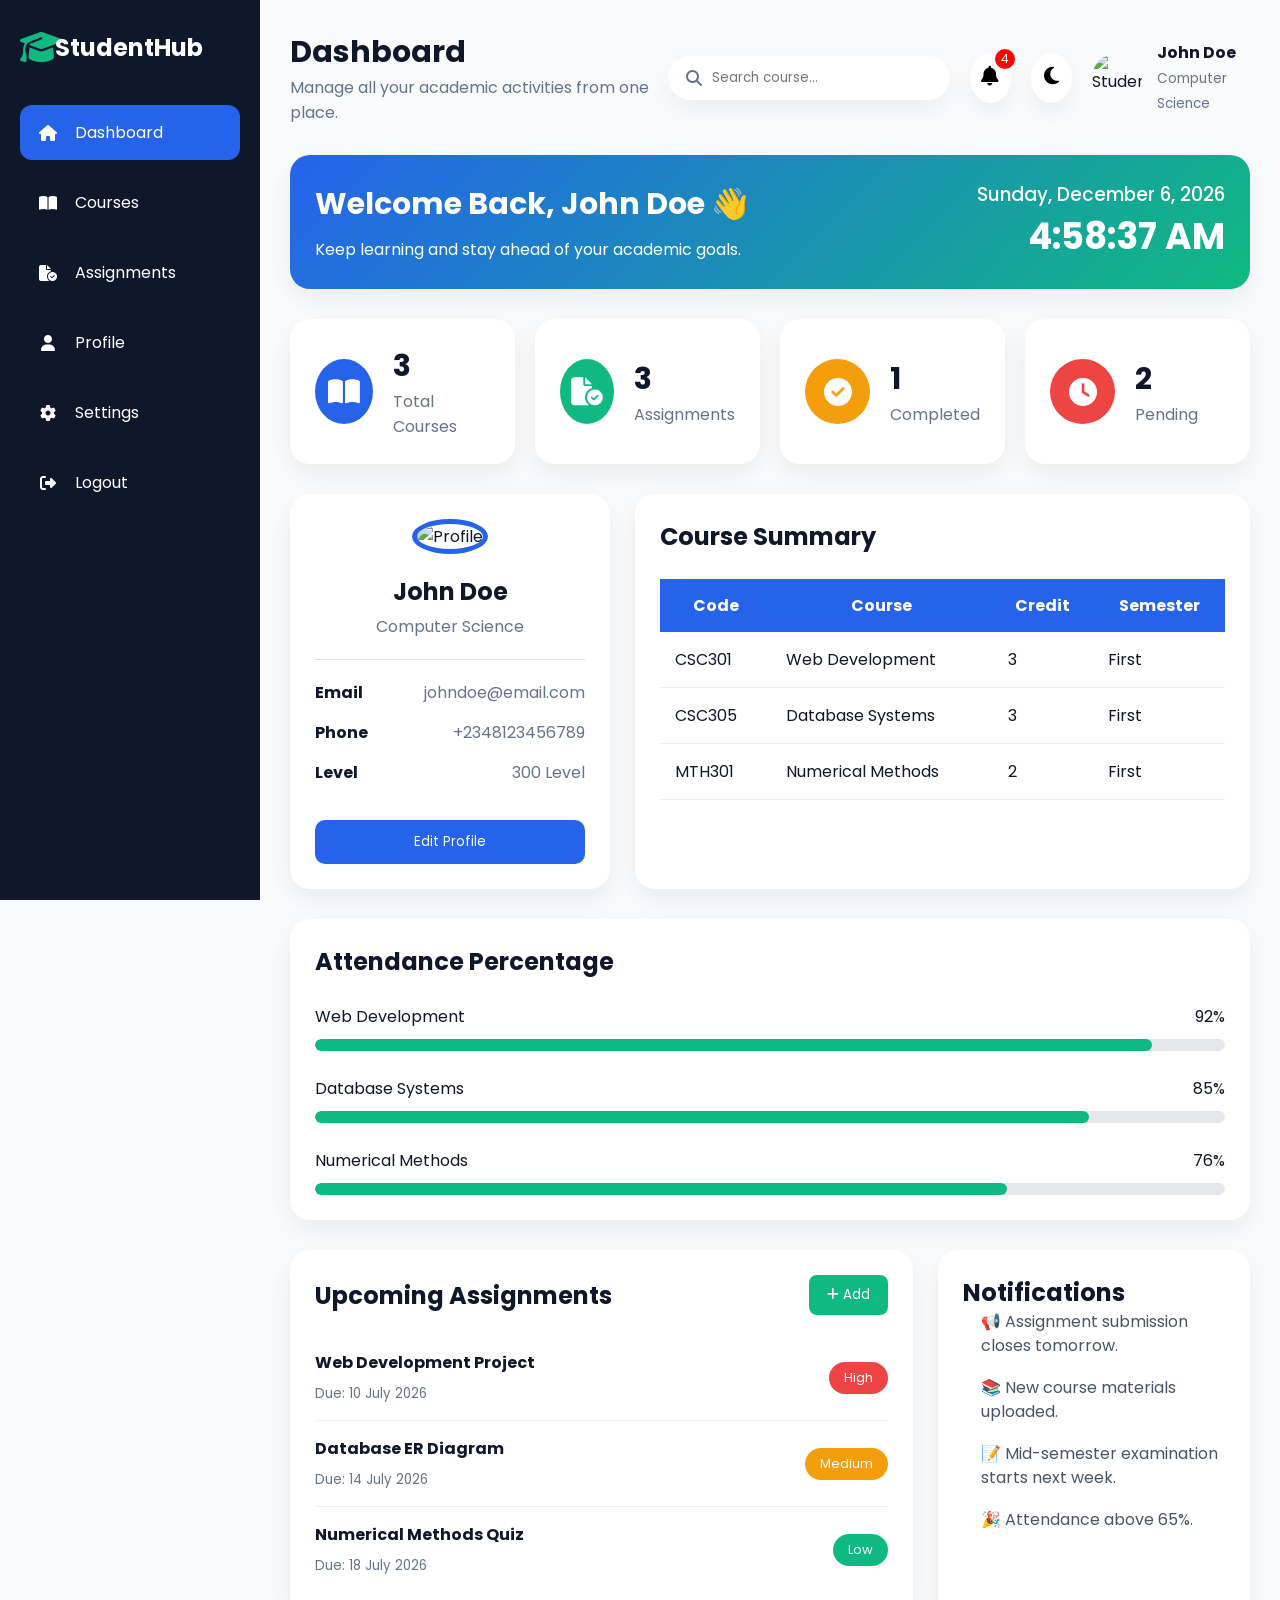
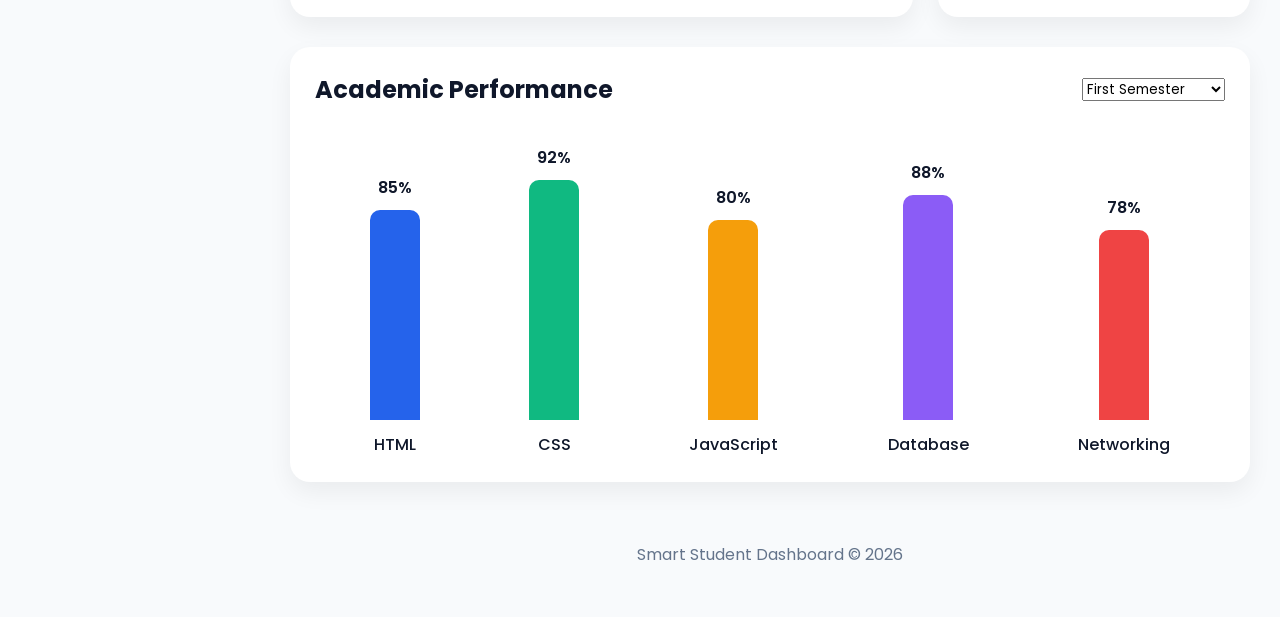
==== commit 846dafea: "Merge branch 'main' of https://github.com/jimoholamide016/student-dashboard" ====
--- a/index.html
+++ b/index.html
@@ -14,7 +14,7 @@
     <link rel="stylesheet" href="https://cdnjs.cloudflare.com/ajax/libs/font-awesome/6.6.0/css/all.min.css">
 
     <!-- CSS -->
-   <link rel="stylesheet" href="style.css">
+    <link rel="stylesheet" href="style.css">
 
 </head>
 
@@ -109,11 +109,21 @@
 
                     <!-- Notification -->
 
+                    <!-- Notification -->
+
                     <button class="icon-btn">
 
                         <i class="fas fa-bell"></i>
 
                         <span class="badge">5</span>
+
+                    </button>
+
+                    <!-- Dark Mode -->
+
+                    <button class="icon-btn" id="darkModeBtn">
+
+                        <i class="fas fa-moon"></i>
 
                     </button>
 
@@ -136,8 +146,6 @@
                         </div>
 
                     </div>
-
-                </div>
 
             </header>
 
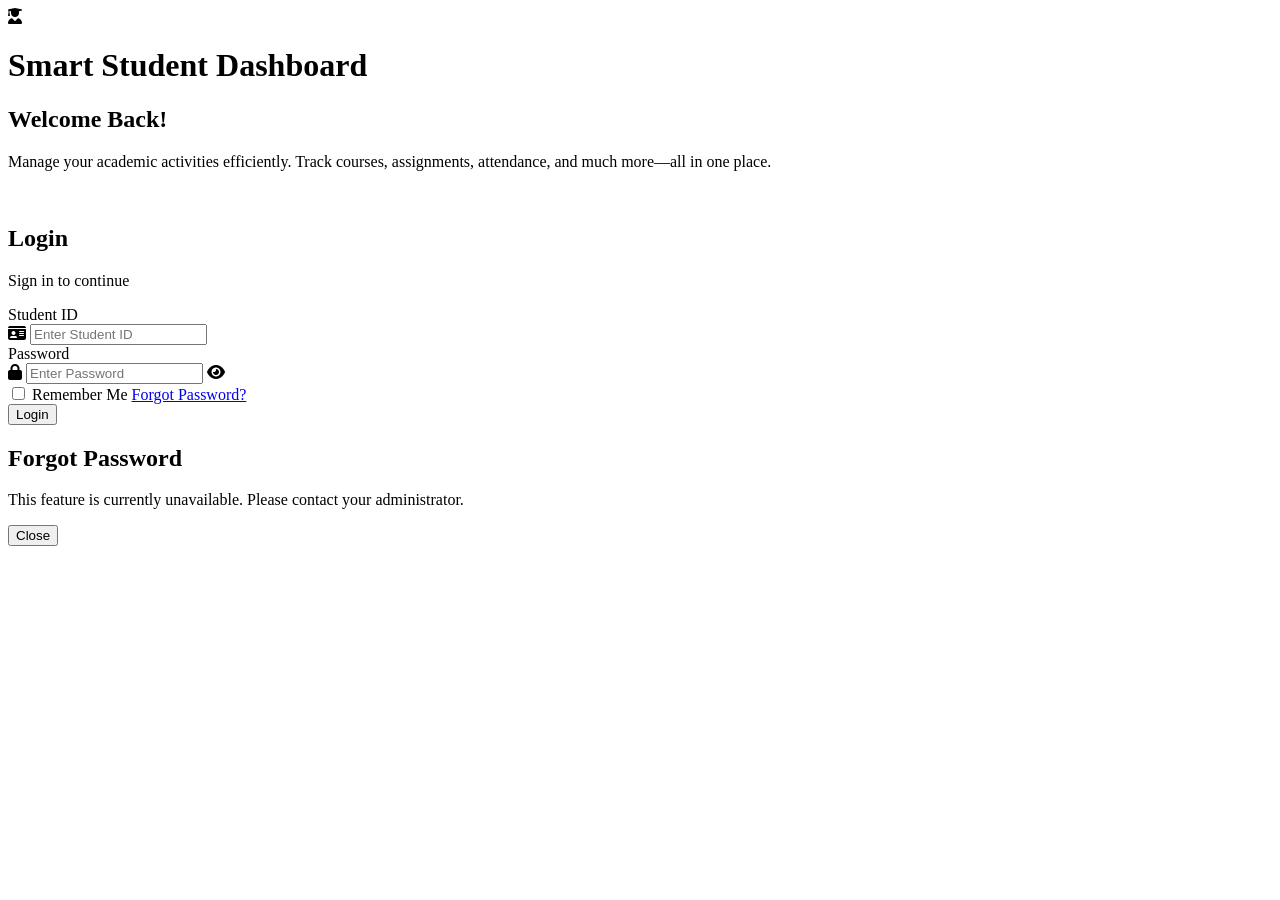
==== commit 1933e002: "Merge branch 'main' of https://github.com/jimoholamide016/student-dashboard" ====
--- a/index.html
+++ b/index.html
@@ -1,710 +1,170 @@
-<!DOCTYPE html>
-<html lang="en">
-
-<head>
-    <meta charset="UTF-8">
-    <meta name="viewport" content="width=device-width, initial-scale=1.0">
-    <title>Student Dashboard</title>
-
-    <!-- Google Font -->
-    <link href="https://fonts.googleapis.com/css2?family=Poppins:wght@300;400;500;600;700&display=swap"
-        rel="stylesheet">
-
-    <!-- Font Awesome -->
-    <link rel="stylesheet" href="https://cdnjs.cloudflare.com/ajax/libs/font-awesome/6.6.0/css/all.min.css">
-
-    <!-- CSS -->
-    <link rel="stylesheet" href="style.css">
-
-</head>
-
-<body>
-
-    <div class="dashboard">
-
-
-
-        <aside class="sidebar">
-
-            <div class="logo">
-                <i class="fas fa-graduation-cap"></i>
-                <h2>StudentHub </h2>
-            </div>
-
-            <ul>
-
-                <li class="active">
-                    <a href="dashboard.html">
-                        <i class="fas fa-house"></i>
-                        Dashboard
-                    </a>
-                </li>
-
-                <li>
-                    <a href="courses.html">
-                        <i class="fas fa-book-open"></i>
-                        Courses
-                    </a>
-                </li>
-
-                <li>
-                    <a href="assignments.html">
-                        <i class="fas fa-file-circle-check"></i>
-                        Assignments
-                    </a>
-                </li>
-
-                <li>
-                    <a href="profile.html">
-                        <i class="fas fa-user"></i>
-                        Profile
-                    </a>
-                </li>
-
-                <li>
-                    <a href="settings.html">
-                        <i class="fas fa-gear"></i>
-                        Settings
-                    </a>
-                </li>
-
-                <li>
-                    <a href="login.html">
-                        <i class="fas fa-right-from-bracket"></i>
-                        Logout
-                    </a>
-                </li>
-
-            </ul>
-
-        </aside>
-
-        <!-- ================= MAIN CONTENT ================= -->
-
-        <main class="main-content">
-
-            <!-- TOP NAV -->
-
-            <header class="topbar">
-
-                <div class="left">
-
-                    <h1>Dashboard</h1>
-
-                    <p>Manage all your academic activities from one place.</p>
-
-                </div>
-
-                <div class="right">
-
-                    <!-- Search -->
-
-                    <div class="search-box">
-
-                        <i class="fas fa-search"></i>
-
-                        <input type="text" id="searchCourse" placeholder="Search course...">
-
-                    </div>
-
-                    <!-- Notification -->
-
-                    <!-- Notification -->
-
-                    <button class="icon-btn">
-
-                        <i class="fas fa-bell"></i>
-
-                        <span class="badge">5</span>
-
-                    </button>
-
-                    <!-- Dark Mode -->
-
-                    <button class="icon-btn" id="darkModeBtn">
-
-                        <i class="fas fa-moon"></i>
-
-                    </button>
-
-                    <!-- User -->
-
-                    <div class="user-box">
-
-                        <img src="https://i.pravatar.cc/100" alt="Student">
-
-                        <div>
-
-                            <h4 id="studentName">
-                                John Doe
-                            </h4>
-
-                            <small>
-                                Computer Science
-                            </small>
-
-                        </div>
-
-                    </div>
-
-            </header>
-
-            <!-- ================= DASHBOARD CONTENT START ================= -->
-
-            <section class="dashboard-container">
-                <!-- ================= WELCOME CARD ================= -->
-
-                <div class="welcome-card card">
-
-                    <div>
-
-                        <h2>Welcome Back, <span id="welcomeName">John Doe</span> 👋</h2>
-
-                        <p>
-                            Keep learning and stay ahead of your academic goals.
-                        </p>
-
-                    </div>
-
-                    <div class="datetime">
-
-                        <h3 id="currentDate">Tuesday, june 30, 2026</h3>
-
-                        <h1 id="currentTime">12:00:00 PM</h1>
-
-                    </div>
-
-                </div>
-
-
-                <!-- ================= STATISTICS ================= -->
-
-                <div class="stats-grid">
-
-                    <div class="card stat-card">
-
-                        <i class="fas fa-book-open stat-icon blue"></i>
-
-                        <div>
-
-                            <h3 id="courseCount">8</h3>
-
-                            <p>Total Courses</p>
-
-                        </div>
-
-                    </div>
-
-                    <div class="card stat-card">
-
-                        <i class="fas fa-file-circle-check stat-icon green"></i>
-
-                        <div>
-
-                            <h3 id="assignmentCount">12</h3>
-
-                            <p>Assignments</p>
-
-                        </div>
-
-                    </div>
-
-                    <div class="card stat-card">
-
-                        <i class="fas fa-check-circle stat-icon orange"></i>
-
-                        <div>
-
-                            <h3 id="completedCount">7</h3>
-
-                            <p>Completed</p>
-
-                        </div>
-
-                    </div>
-
-                    <div class="card stat-card">
-
-                        <i class="fas fa-clock stat-icon red"></i>
-
-                        <div>
-
-                            <h3 id="pendingCount">5</h3>
-
-                            <p>Pending</p>
-
-                        </div>
-
-                    </div>
-
-                </div>
-
-
-
-                <!-- ================= MAIN GRID ================= -->
-
-                <div class="main-grid">
-
-
-                    <!-- ================= PROFILE CARD ================= -->
-
-                    <div class="card profile-card">
-
-                        <img id="profileImage" src="https://i.pravatar.cc/150?img=12" alt="Profile">
-
-                        <h2 id="profileName">
-
-                            John Doe
-
-                        </h2>
-
-                        <p id="department">
-
-                            Computer Science
-
-                        </p>
-
-                        <hr>
-
-                        <div class="profile-info">
-
-                            <p>
-
-                                <strong>Email</strong>
-
-                                <span id="profileEmail">
-                                    johndoe@email.com
-                                </span>
-
-                            </p>
-
-                            <p>
-
-                                <strong>Phone</strong>
-
-                                <span id="profilePhone">
-                                    +2348123456789
-                                </span>
-
-                            </p>
-
-                            <p>
-
-                                <strong>Level</strong>
-
-                                <span id="profileLevel">
-                                    300 Level
-                                </span>
-
-                            </p>
-
-                        </div>
-
-                        <button id="editProfileBtn">
-
-                            Edit Profile
-
-                        </button>
-
-                    </div>
-
-
-
-                    <!-- ================= COURSE SUMMARY ================= -->
-
-                    <div class="card course-summary">
-
-                        <h2>
-
-                            Course Summary
-
-                        </h2>
-
-                        <br>
-
-                        <table>
-
-                            <thead>
-
-                                <tr>
-
-                                    <th>Code</th>
-
-                                    <th>Course</th>
-
-                                    <th>Credit</th>
-
-                                    <th>Semester</th>
-
-                                </tr>
-
-                            </thead>
-
-                            <tbody id="courseTable">
-
-                                <tr>
-
-                                    <td>CSC301</td>
-
-                                    <td>Web Development</td>
-
-                                    <td>3</td>
-
-                                    <td>First</td>
-
-                                </tr>
-
-                                <tr>
-
-                                    <td>CSC305</td>
-
-                                    <td>Database Systems</td>
-
-                                    <td>3</td>
-
-                                    <td>First</td>
-
-                                </tr>
-
-                                <tr>
-
-                                    <td>MTH301</td>
-
-                                    <td>Numerical Methods</td>
-
-                                    <td>2</td>
-
-                                    <td>First</td>
-
-                                </tr>
-
-                            </tbody>
-
-                        </table>
-
-                    </div>
-
-                </div>
-
-
-
-                <!-- ================= ATTENDANCE ================= -->
-
-                <div class="card attendance-card">
-
-                    <h2>
-
-                        Attendance Percentage
-
-                    </h2>
-
-                    <br>
-
-                    <div class="progress-item">
-
-                        <span>
-
-                            Web Development
-
-                        </span>
-
-                        <span>
-
-                            92%
-
-                        </span>
-
-                    </div>
-
-                    <div class="progress-bar">
-
-                        <div class="progress width92"></div>
-
-                    </div>
-
-                    <br>
-
-                    <div class="progress-item">
-
-                        <span>
-
-                            Database Systems
-
-                        </span>
-
-                        <span>
-
-                            85%
-
-                        </span>
-
-                    </div>
-
-                    <div class="progress-bar">
-
-                        <div class="progress width85"></div>
-
-                    </div>
-
-                    <br>
-
-                    <div class="progress-item">
-
-                        <span>
-
-                            Numerical Methods
-
-                        </span>
-
-                        <span>
-
-                            76%
-
-                        </span>
-
-                    </div>
-
-                    <div class="progress-bar">
-
-                        <div class="progress width76"></div>
-
-                    </div>
-
-                </div>
-                <!-- ================= UPCOMING ASSIGNMENTS ================= -->
-
-                <div class="bottom-grid">
-
-                    <div class="card assignments-card">
-
-                        <div class="card-header">
-                            <h2>Upcoming Assignments</h2>
-                            <button class="add-btn">
-                                <i class="fas fa-plus"></i> Add
-                            </button>
-                        </div>
-
-                        <div id="assignmentList">
-
-                            <div class="assignment-item">
-
-                                <div>
-
-                                    <h4>Web Development Project</h4>
-
-                                    <small>Due: 10 July 2026</small>
-
-                                </div>
-
-                                <span class="priority high">
-                                    High
-                                </span>
-
-                            </div>
-
-                            <div class="assignment-item">
-
-                                <div>
-
-                                    <h4>Database ER Diagram</h4>
-
-                                    <small>Due: 14 July 2026</small>
-
-                                </div>
-
-                                <span class="priority medium">
-                                    Medium
-                                </span>
-
-                            </div>
-
-                            <div class="assignment-item">
-
-                                <div>
-
-                                    <h4>Numerical Methods Quiz</h4>
-
-                                    <small>Due: 18 July 2026</small>
-
-                                </div>
-
-                                <span class="priority low">
-                                    Low
-                                </span>
-
-                            </div>
-
-                        </div>
-
-                    </div>
-
-
-                    <!-- ================= NOTIFICATIONS ================= -->
-
-                    <div class="card notification-card">
-
-                        <h2>Notifications</h2>
-
-                        <ul id="notificationList">
-
-                            <li>
-                                📢 Assignment submission closes tomorrow.
-                            </li>
-
-                            <li>
-                                📚 New course materials uploaded.
-                            </li>
-
-                            <li>
-                                📝 Mid-semester examination starts next week.
-                            </li>
-
-                            <li>
-                                🎉 Attendance above 65%.
-                            </li>
-
-                        </ul>
-
-                    </div>
-
-                </div>
-
-
-
-                <!-- ================= PERFORMANCE CHART ================= -->
-
-                <div class="card chart-card">
-
-                    <div class="card-header">
-
-                        <h2>Academic Performance</h2>
-
-                        <select id="semesterSelect">
-
-                            <option>First Semester</option>
-
-                            <option>Second Semester</option>
-
-                        </select>
-
-                    </div>
-
-                    <div class="chart">
-
-                        <div class="bar">
-                            <span>85%</span>
-                            <div class="fill html"></div>
-                            <p>HTML</p>
-                        </div>
-
-                        <div class="bar">
-                            <span>92%</span>
-                            <div class="fill css"></div>
-                            <p>CSS</p>
-                        </div>
-
-                        <div class="bar">
-                            <span>80%</span>
-                            <div class="fill js"></div>
-                            <p>JavaScript</p>
-                        </div>
-
-                        <div class="bar">
-                            <span>88%</span>
-                            <div class="fill db"></div>
-                            <p>Database</p>
-                        </div>
-
-                        <div class="bar">
-                            <span>78%</span>
-                            <div class="fill network"></div>
-                            <p>Networking</p>
-                        </div>
-
-                    </div>
-
-                </div>
-
-
-
-                <!-- ================= EDIT PROFILE MODAL ================= -->
-
-                <div class="modal" id="profileModal">
-
-                    <div class="modal-content">
-
-                        <span class="close-modal">&times;</span>
-
-                        <h2>Edit Profile</h2>
-
-                        <form id="profileForm">
-
-                            <input type="text" id="fullName" placeholder="Full Name">
-
-                            <input type="email" id="email" placeholder="Email">
-
-                            <input type="text" id="phone" placeholder="Phone Number">
-
-                            <input type="text" id="departmentInput" placeholder="Department">
-
-                            <input type="text" id="levelInput" placeholder="Level">
-
-                            <input type="text" id="imageURL" placeholder="Profile Image URL">
-
-                            <button type="submit">
-
-                                Save Changes
-
-                            </button>
-
-                        </form>
-
-                    </div>
-
-                </div>
-
-
-
-                <!-- ================= TOAST NOTIFICATION ================= -->
-
-                <div id="toast">
-
-                    Profile Updated Successfully
-
-                </div>
-
-
-
-                <!-- ================= LOADER ================= -->
-
-                <div id="loader">
-
-                    <div class="spinner"></div>
-
-                </div>
-
-
-
-                <!-- ================= FOOTER ================= -->
-
-                <footer>
-
-                    <p>
-
-                        Smart Student Dashboard © 2026
-
-                    </p>
-
-                </footer>
-
-            </section>
-
-        </main>
-
-    </div>
-
-    <script src="node.js"></script>
-
-</body>
-
+<!DOCTYPE html>
+<html lang="en">
+<head>
+    <meta charset="UTF-8">
+    <meta name="viewport" content="width=device-width, initial-scale=1.0">
+    <title>Smart Student Dashboard | Login</title>
+
+    <!-- Google Font -->
+    <link href="https://fonts.googleapis.com/css2?family=Poppins:wght@300;400;500;600;700&display=swap" rel="stylesheet">
+
+    <!-- Font Awesome -->
+    <link rel="stylesheet"
+        href="https://cdnjs.cloudflare.com/ajax/libs/font-awesome/6.6.0/css/all.min.css">
+
+    <!-- CSS -->
+    <link rel="stylesheet" href="css/login.css">
+</head>
+
+<body>
+
+    <!-- Background Shapes -->
+    <div class="circle circle1"></div>
+    <div class="circle circle2"></div>
+    <div class="circle circle3"></div>
+
+    <div class="container">
+
+        <!-- Left Side -->
+        <div class="left-panel">
+
+            <div class="logo">
+                <i class="fas fa-user-graduate"></i>
+                <h1>Smart Student Dashboard</h1>
+            </div>
+
+            <h2>Welcome Back!</h2>
+
+            <p>
+                Manage your academic activities efficiently.
+                Track courses, assignments, attendance,
+                and much more—all in one place.
+            </p>
+
+            <img src="images/student.svg" alt="" class="illustration">
+        </div>
+
+        <!-- Login Card -->
+        <div class="login-card">
+
+            <h2>Login</h2>
+
+            <p class="subtitle">
+                Sign in to continue
+            </p>
+
+            <form id="loginForm">
+
+                <!-- Student ID -->
+                <div class="input-group">
+
+                    <label>Student ID</label>
+
+                    <div class="input-box">
+
+                        <i class="fas fa-id-card"></i>
+
+                        <input
+                            type="text"
+                            id="studentID"
+                            placeholder="Enter Student ID">
+
+                    </div>
+
+                    <small id="idError"></small>
+
+                </div>
+
+                <!-- Password -->
+                <div class="input-group">
+
+                    <label>Password</label>
+
+                    <div class="input-box">
+
+                        <i class="fas fa-lock"></i>
+
+                        <input
+                            type="password"
+                            id="password"
+                            placeholder="Enter Password">
+
+                        <i
+                            class="fas fa-eye togglePassword"
+                            id="togglePassword">
+                        </i>
+
+                    </div>
+
+                    <small id="passwordError"></small>
+
+                </div>
+
+                <!-- Remember -->
+                <div class="options">
+
+                    <label>
+
+                        <input
+                            type="checkbox"
+                            id="remember">
+
+                        Remember Me
+
+                    </label>
+
+                    <a href="#" id="forgotPassword">
+                        Forgot Password?
+                    </a>
+
+                </div>
+
+                <button
+                    type="submit"
+                    id="loginBtn">
+
+                    <span id="btnText">
+                        Login
+                    </span>
+
+                    <span
+                        class="spinner"
+                        id="spinner">
+                    </span>
+
+                </button>
+
+            </form>
+
+        </div>
+
+    </div>
+
+    <!-- Forgot Password Modal -->
+    <div class="modal" id="modal">
+
+        <div class="modal-content">
+
+            <h2>Forgot Password</h2>
+
+            <p>
+                This feature is currently unavailable.
+                Please contact your administrator.
+            </p>
+
+            <button id="closeModal">
+                Close
+            </button>
+
+        </div>
+
+    </div>
+
+    <!-- Toast -->
+    <div id="toast"></div>
+
+    <script src="js/toast.js"></script>
+    <script src="js/login.js"></script>
+
+</body>
 </html>
